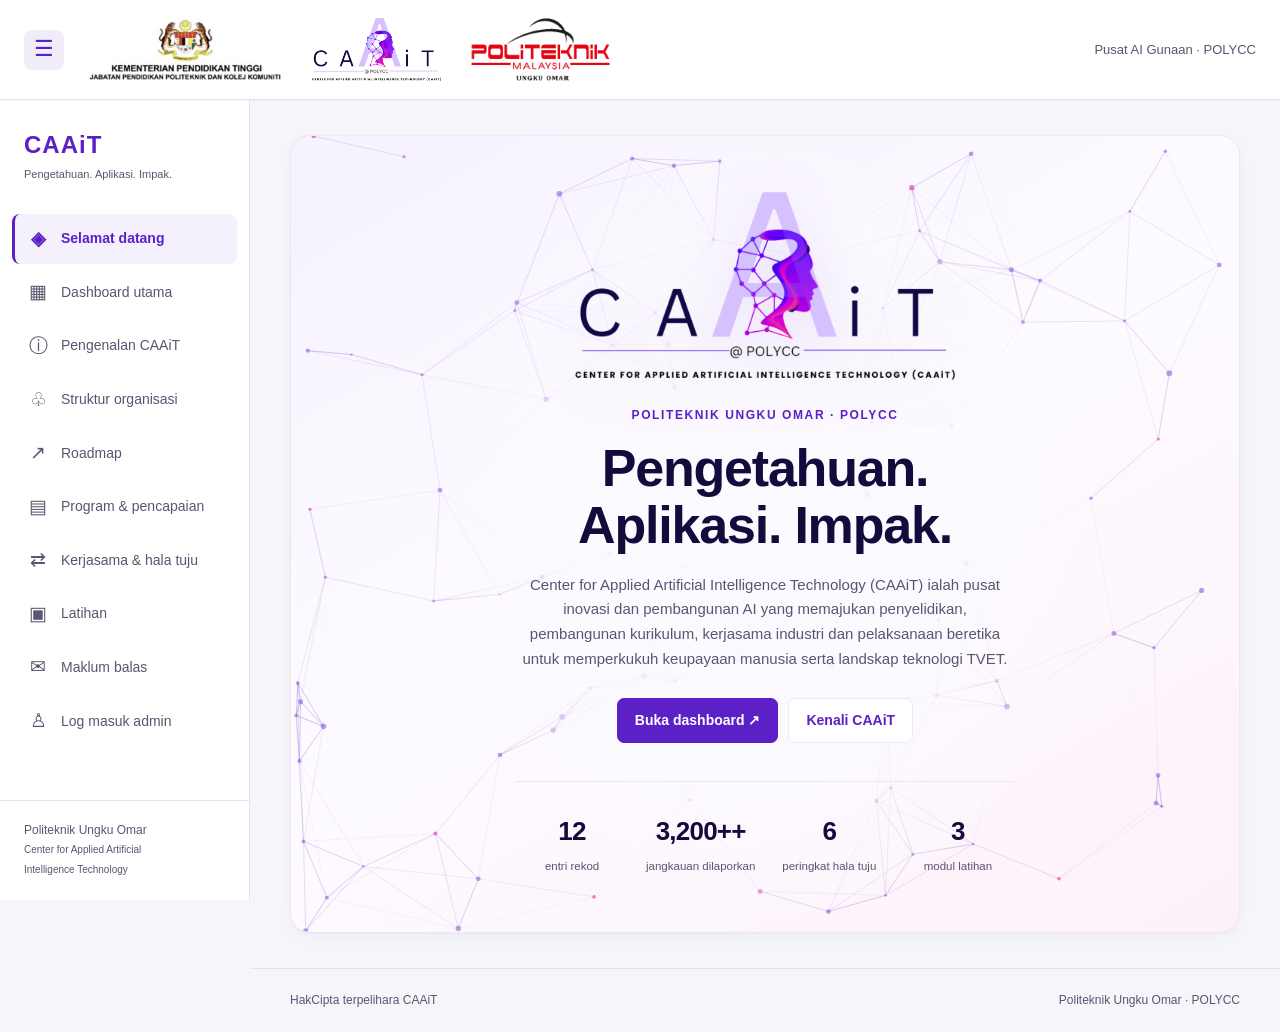
==== index.html @ f817f4fe "Besarkan potret organisasi dan buang nota tarikh roadmap Potret - Beberapa kepala terpotong oleh bin" ====
<!DOCTYPE html>
<html lang="ms">
<head><meta charset="utf-8"><meta name="viewport" content="width=device-width,initial-scale=1"><meta name="description" content="Pengenalan, program, hala tuju dan latihan CAAiT, Politeknik Ungku Omar."><title>CAAiT | Dashboard</title><link rel="stylesheet" href="styles.css?v=20261105-v13"><link rel="icon" href="assets/caait.png"><meta name="theme-color" content="#5b21c7"><meta property="og:title" content="CAAiT | Center for Applied Artificial Intelligence Technology"><meta property="og:description" content="Pengenalan, program, hala tuju dan latihan CAAiT, Politeknik Ungku Omar."><meta property="og:type" content="website"><meta property="og:image" content="assets/caait.png"><link rel="stylesheet" href="analytics.css?v=20261105-v13"><script src="visuals.js?v=20261105-v13" defer></script><script src="content.js?v=20261105-v13" defer></script><script src="app.js?v=20261105-v13" defer></script></head>
<body>
<a class="skip" href="#main">Langkau ke kandungan</a>
<header class="topbar"><button id="sidebar-toggle" class="icon-button" aria-label="Buka atau kecilkan menu" aria-controls="sidebar" aria-expanded="true">☰</button><div class="logos"><img src="assets/kpt.png" alt="Kementerian Pendidikan Tinggi · Jabatan Pendidikan Politeknik dan Kolej Komuniti"><img src="assets/caait.png" alt="CAAiT"><img src="assets/puo.png" alt="Politeknik Ungku Omar"></div><span class="topbar-label">Pusat AI Gunaan · POLYCC</span></header>
<button id="sidebar-overlay" class="sidebar-overlay" aria-label="Tutup menu" hidden></button>
<aside id="sidebar" class="sidebar"><div class="sidebar-header"><strong>CAAiT</strong><span>Pengetahuan. Aplikasi. Impak.</span></div><nav aria-label="Navigasi utama" id="nav"></nav><div class="sidebar-footer">Politeknik Ungku Omar<br><small>Center for Applied Artificial<br>Intelligence Technology</small></div></aside>
<div class="main-wrap"><main id="main" tabindex="-1"><div id="content"></div></main><footer>HakCipta terpelihara CAAiT <span>Politeknik Ungku Omar · POLYCC</span></footer></div>
<dialog id="success-dialog" class="success-dialog" aria-labelledby="success-title" aria-describedby="success-message"><div class="success-symbol" aria-hidden="true"><svg viewBox="0 0 64 64"><circle cx="32" cy="32" r="28"/><path d="m19 32 9 9 17-18"/></svg></div><p class="success-eyebrow">SELESAI</p><h2 id="success-title">Berjaya!</h2><p id="success-message"></p><form method="dialog"><button class="btn" autofocus>Baik, faham</button></form></dialog>
<noscript><p>JavaScript diperlukan untuk navigasi dashboard ini.</p></noscript>
</body></html>
---- styles.css ----
:root{--violet:#5b21c7;--violet-deep:#45159c;--magenta:#e020a8;--magenta-ink:#b8137f;--lavender:#cdbdf2;--text:#140b3c;--muted:#5a5570;--border:#e6e1f0;--surface:#f6f5fa;--sidebar-w:250px;--topbar-h:100px;--radius:12px}*{box-sizing:border-box}body{margin:0;background:var(--surface);color:var(--text);font:15px/1.65 'Segoe UI',Arial,sans-serif}a{color:var(--violet);text-underline-offset:4px}button,input,textarea,select{font:inherit}button,.btn{cursor:pointer}button:disabled{cursor:wait;opacity:.6}button,a,input,select,textarea{outline-offset:4px}button:focus-visible,a:focus-visible{outline:3px solid #9266ed}h1,h2,h3,p{margin-top:0}h1{font-size:clamp(28px,3.2vw,42px);line-height:1.15;letter-spacing:-1px;margin-bottom:16px}h2{font-size:22px;line-height:1.3}h3{font-size:17px;line-height:1.4}img{max-width:100%;height:auto}button{border:0}.topbar{height:var(--topbar-h);position:fixed;inset:0 0 auto;background:white;border-bottom:1px solid var(--border);z-index:30;display:flex;align-items:center;gap:24px;padding:12px 24px}.logos{display:flex;align-items:center;gap:30px}.logos img{height:64px;width:auto;object-fit:contain}.topbar-label{margin-left:auto;color:var(--muted);font-size:13px}.icon-button{background:#f0edf8;color:var(--violet);border-radius:8px;width:40px;height:40px;font-size:22px;flex-shrink:0}.sidebar{position:fixed;top:var(--topbar-h);left:0;bottom:0;width:var(--sidebar-w);background:white;border-right:1px solid var(--border);display:flex;flex-direction:column;z-index:25;transition:width .18s}.sidebar-header{padding:25px 24px 20px}.sidebar-header strong{font-size:24px;letter-spacing:1px;color:var(--violet)}.sidebar-header span{display:block;font-size:11px;color:var(--muted)}nav{padding:8px 12px;flex:1;overflow:auto}nav a{display:flex;align-items:center;gap:12px;padding:12px;border-radius:8px;text-decoration:none;color:var(--muted);font-size:14px;margin:3px 0;line-height:1.4;border-left:3px solid transparent}nav a:hover{background:#f5f2fb}nav a.active{background:#eee8fb;color:var(--violet);border-left-color:var(--violet);font-weight:600}.nav-icon{width:22px;text-align:center;flex-shrink:0;font-size:19px}.sidebar-footer{padding:20px 24px;border-top:1px solid var(--border);font-size:12px;color:var(--muted)}.main-wrap{margin:var(--topbar-h) 0 0 var(--sidebar-w);min-height:calc(100dvh - var(--topbar-h));display:flex;flex-direction:column}main{padding:35px 40px;max-width:1540px;width:100%;margin:auto;flex:1;min-width:0}footer{padding:22px 40px;border-top:1px solid var(--border);font-size:12px;color:var(--muted);display:flex;justify-content:space-between;gap:12px;flex-wrap:wrap}.collapsed{--sidebar-w:76px}.collapsed .sidebar-header,.collapsed .sidebar-footer,.collapsed nav .nav-label{display:none}.collapsed nav{padding:20px 8px}.collapsed nav a{justify-content:center;padding:13px 8px}.page-head{margin-bottom:30px;max-width:850px}.eyebrow{font-size:12px;font-weight:700;color:var(--violet);letter-spacing:1.2px;text-transform:uppercase;margin-bottom:10px}.muted,.source{color:var(--muted)}.source{font-size:12px;margin-top:16px}.intro-grid{display:grid;grid-template-columns:1.6fr 1fr;gap:28px;margin-bottom:28px}.hero{background:#eee9f8;padding:32px;border-left:4px solid var(--violet);border-radius:0 var(--radius) var(--radius) 0}.hero p{max-width:650px}.hero h1{max-width:650px}.feature{padding:25px;border-radius:var(--radius)}.feature strong{font-size:36px;color:var(--violet);display:block}.btn{display:inline-flex;justify-content:center;align-items:center;gap:8px;background:var(--violet);color:#fff;border:1px solid var(--violet);padding:10px 17px;border-radius:7px;text-decoration:none;font-weight:600;font-size:14px}.btn.secondary{background:white;color:var(--violet);border-color:var(--border)}.actions{display:flex;gap:10px;flex-wrap:wrap}.stats{display:grid;grid-template-columns:repeat(4,minmax(0,1fr));gap:16px;margin:24px 0}.stat{background:#fff;border:1px solid var(--border);padding:20px;border-radius:var(--radius)}.stat strong{display:block;font-size:32px;line-height:1.25;color:var(--violet);margin-bottom:8px}.stat span{font-size:13px;color:var(--muted)}.grid-2{display:grid;grid-template-columns:repeat(2,minmax(0,1fr));gap:24px}.panel{background:#fff;border:1px solid var(--border);border-radius:var(--radius);padding:25px;margin-bottom:24px;min-width:0}.panel p:last-child{margin-bottom:0}.note{background:#edf2fc;border-left:3px solid var(--violet);padding:14px 18px;font-size:13px;margin:18px 0}.badge{display:inline-block;font-size:11px;font-weight:600;padding:3px 8px;border-radius:4px;background:#eee8fb;color:var(--violet)}.badge.future{background:#fff2d9;color:#775000}.bar-row{margin:20px 0}.bar-label{display:flex;justify-content:space-between;gap:16px;font-size:13px;margin-bottom:7px}.bar-track{height:12px;background:#edf0f5;border-radius:3px;overflow:hidden}.bar-fill{height:100%;background:var(--violet);min-width:2px;border-radius:3px}.program{display:grid;grid-template-columns:110px 1fr;gap:20px;border-bottom:1px solid var(--border);padding:24px 0}.program:last-child{border:0}.program img{width:110px;height:110px;object-fit:contain;background:#f5f6fa;border-radius:6px}.program .number{font-size:36px;color:#b8a6dd}.program h3{margin:8px 0}.program p{font-size:14px}.program summary{cursor:pointer;color:var(--violet)}.filter{display:flex;gap:10px;flex-wrap:wrap;align-items:end;margin-bottom:20px}.filter label{margin:0}.filter input{max-width:180px}.timeline{border-left:2px solid #d8ccef;margin:24px 10px;padding-left:30px}.timeline article{position:relative;padding:0 0 25px}.timeline article:before{content:'';position:absolute;width:12px;height:12px;background:var(--violet);border:3px solid #e9e0fb;border-radius:50%;left:-37px;top:6px}.org-list{display:grid;gap:12px;max-width:640px;margin:auto}.org-person{padding:15px 20px;border:1px solid var(--border);border-left:4px solid var(--violet);background:white}.org-person strong,.org-person span{display:block}.org-person span{font-size:13px;color:var(--muted)}.training-link{display:grid;grid-template-columns:48px 1fr 24px;gap:15px;align-items:center;text-decoration:none;padding:22px 0;border-bottom:1px solid var(--border);color:var(--text)}.training-link:last-child{border:0}.training-link .number{font-size:24px;color:var(--violet)}.training-link h3{margin:0 0 4px}.training-link p{margin:0;font-size:13px;color:var(--muted)}.step{padding:18px 0;border-bottom:1px solid var(--border)}.step:last-child{border:0}.step h3{margin-bottom:8px}ul,ol{padding-left:22px}li{margin-bottom:8px}pre{padding:18px;background:#f2f3f8;border:1px solid var(--border);border-radius:6px;white-space:pre-wrap;overflow-wrap:anywhere;font-size:13px}label{display:block;font-size:14px;font-weight:600;margin-bottom:17px}input,select,textarea{display:block;width:100%;margin-top:6px;padding:10px 12px;border:1px solid #aeb7c7;border-radius:6px;background:white;color:var(--text);min-width:0}textarea{resize:vertical}input:focus,textarea:focus,select:focus{outline:2px solid var(--violet)}.form-panel{max-width:680px}.form-message{margin:14px 0;color:#225d43;font-weight:600}.form-message.error{color:#a32232}.honeypot{position:absolute;left:-10000px;width:1px;height:1px;overflow:hidden}.empty{padding:28px;text-align:center;background:#f5f6fa;color:var(--muted);border-radius:8px}.feedback-item{border-top:1px solid var(--border);padding:20px 0;overflow-wrap:anywhere}.feedback-item summary{cursor:pointer;font-weight:600}.feedback-item select{max-width:220px}.feedback-message{white-space:pre-wrap;overflow-wrap:anywhere}.skip{position:fixed;left:15px;top:-100px;z-index:100;padding:10px;background:white}.skip:focus{top:10px}.sidebar-overlay{display:none}.full-image{display:block;width:100%;object-fit:contain}.section-gap{margin-top:28px}@media(max-width:1100px){main{padding:28px}.topbar-label{display:none}.stats{grid-template-columns:repeat(2,minmax(0,1fr))}.intro-grid{grid-template-columns:1fr}.grid-2{gap:18px}}@media(max-width:760px){:root{--topbar-h:86px}.topbar{padding:10px 12px;gap:10px}.logos{flex:1;gap:14px;justify-content:space-between}.logos img{height:44px}.sidebar{transform:translateX(-100%);width:250px!important}.sidebar.open{transform:translateX(0)}.sidebar-overlay:not([hidden]){display:block;position:fixed;inset:86px 0 0;z-index:24;background:#11182766}.main-wrap{margin-left:0}main{padding:24px 16px}.grid-2{grid-template-columns:1fr}.hero,.feature,.panel{padding:20px}.stats{gap:10px}.stat{padding:15px}.stat strong{font-size:28px}.page-head{margin-bottom:22px}h1{font-size:30px}.program{grid-template-columns:1fr}.program img{width:100%;height:170px;object-fit:contain}.program .number{display:none}footer{padding:20px 16px}.collapsed .sidebar-header,.collapsed .sidebar-footer,.collapsed nav .nav-label{display:block}.collapsed nav a{justify-content:start}.filter>*{flex:1 1 130px}.filter input{max-width:none}.training-link{grid-template-columns:32px 1fr 15px}}@media(prefers-reduced-motion:reduce){*{transition:none!important;scroll-behavior:auto!important}}
[hidden]{display:none!important}.bar-fill{min-width:0}
---- analytics.css ----
/* CAAiT design & chart layer.
   Every hue below is taken from the CAAiT logo: navy #140b3c, violet #5b21c7,
   magenta #e020a8, lavender #cdbdf2. The categorical and ordinal sets are validated
   against the dataviz six checks on this light surface. */
:root{
  --c-violet:#5b21c7;--c-violet-600:#7340d2;--c-violet-500:#8b5ce3;--c-violet-400:#a179ec;--c-violet-300:#b795f2;
  --c-accent:#e020a8;--c-accent-ink:#b8137f;
  --c-track:#ece8f6;--c-grid:#e7e4f0;--c-axis:#5a5570;
  --card:#fff;--card-ring:#ece8f5;--tint:#f4f0fc;--tint-2:#faf8fe;
  --shadow-sm:0 1px 2px #1a0b4208,0 4px 16px #1a0b4208;
  --shadow-md:0 2px 6px #1a0b420d,0 14px 34px #1a0b4212;
}

/* ---------------- Shell polish ---------------- */
body{background:var(--surface)}
h1,h2,h3{text-wrap:balance}
.topbar{box-shadow:0 1px 0 #1a0b4208}
.panel{box-shadow:var(--shadow-sm);border-color:var(--card-ring)}
.btn:active{transform:translateY(1px)}
.btn{background:var(--violet);border-color:var(--violet)}
.btn.secondary{background:#fff;color:var(--violet);border-color:var(--card-ring)}
.training-link:hover{background:var(--tint-2)}
.inline-error{padding:12px 16px;background:#fdf0f6;color:#9c1163;border-radius:8px;margin:12px 0}
nav a.active{background:var(--tint);color:var(--violet);border-left-color:var(--violet)}
.eyebrow{color:var(--violet)}
@media(hover:hover){.btn:hover{box-shadow:0 6px 16px #5b21c726}}

/* ---------------- Hero & feature ---------------- */
.hero{position:relative;overflow:hidden;background:linear-gradient(135deg,#f3eefc,#fbf7fe 58%,#fdf2fa);border-left:4px solid var(--violet)}
.hero>*{position:relative;z-index:1}
.hero p{max-width:63ch}
/* A soft echo of the logo's node mesh — decoration only, never over text. */
.hero-mesh{position:absolute;inset:auto -60px -90px auto;width:380px;height:380px;z-index:0;pointer-events:none;
  background:radial-gradient(circle at 30% 30%,#8b5ce32e,transparent 62%),radial-gradient(circle at 70% 62%,#e020a824,transparent 58%),radial-gradient(circle at 52% 85%,#cdbdf240,transparent 60%);
  filter:blur(6px);animation:mesh-drift 18s ease-in-out infinite alternate}
@keyframes mesh-drift{from{transform:translate3d(0,0,0) scale(1)}to{transform:translate3d(-26px,-18px,0) scale(1.09)}}
.feature{background:linear-gradient(145deg,#2a1065,#5b21c7 62%,#7a2bbd);color:#fff;box-shadow:var(--shadow-md);display:flex;flex-direction:column}
.feature .badge{background:#ffffff26;color:#fff;align-self:start}
.feature strong{font-size:38px;color:#fff;display:block;margin:14px 0 2px;letter-spacing:-.02em}
.feature h2{color:#fff;margin-bottom:8px}
.feature p{color:#e6dcfa}
.feature a{color:#fff;font-weight:600;margin-top:auto}
.feature .source{color:#c7b6ec;margin-top:14px}

/* ---------------- Stat tiles ---------------- */
.stats{display:grid;grid-template-columns:repeat(4,minmax(0,1fr));gap:16px;margin:24px 0}
.stat{position:relative;overflow:hidden;background:var(--card);border:1px solid var(--card-ring);border-radius:14px;padding:20px 20px 18px;box-shadow:var(--shadow-sm)}
.stat::before{content:'';position:absolute;inset:0 auto 0 0;width:3px;background:var(--c-violet)}
.stat:nth-child(4n+2)::before{background:var(--c-accent)}
.stat:nth-child(4n+3)::before{background:var(--c-violet-400)}
.stat:nth-child(4n)::before{background:var(--c-violet-600)}
/* Proportional figures: tabular-nums would make a display-size number read loose. */
.stat strong{display:block;font-size:38px;line-height:1.15;font-weight:650;color:var(--text);letter-spacing:-.03em;margin-bottom:6px}
.stat>span{display:block;font-size:13px;color:var(--muted);max-width:28ch}
.stat-note{display:block;margin-top:8px;font-size:11px;color:var(--muted);opacity:.85}
.stat-delta{display:inline-flex;align-items:center;gap:5px;margin-top:10px;font-size:12px;font-weight:600;color:var(--muted)}
.delta-arrow{display:inline-grid;place-items:center;width:17px;height:17px;border-radius:5px;font-size:11px;line-height:1}
.stat-delta.is-up .delta-arrow{background:var(--tint);color:var(--violet)}
.stat-delta.is-down .delta-arrow{background:#fdeef6;color:var(--c-accent-ink)}
.stat-delta.is-flat .delta-arrow{background:#f0eef5;color:var(--muted)}
.sparkline{display:block;width:100%;height:26px;margin-top:12px}
@media(hover:hover){.stat:hover{transform:translateY(-3px);box-shadow:var(--shadow-md)}}

/* ---------------- Chart card chrome ---------------- */
.chart-card-title{display:flex;gap:16px;justify-content:space-between;align-items:center;margin-bottom:6px}
.chart-card-title h2,.chart-card-title h3{margin:4px 0 0}
.chart-kicker{font-size:11px;text-transform:uppercase;letter-spacing:1.2px;color:var(--muted);font-weight:700}
.chart-period{font-size:11px;color:var(--muted);font-variant-numeric:tabular-nums;white-space:nowrap}
.chart-grid{stroke:var(--c-grid);stroke-width:1}
.chart-axis-line{stroke:#d9d4e6;stroke-width:1}
.chart-axis{fill:var(--c-axis);font:12px 'Segoe UI',Arial,sans-serif;font-variant-numeric:tabular-nums}
.chart-tooltip{display:block;margin-top:10px;background:var(--tint);border-radius:8px;padding:8px 13px;font-size:12px;font-weight:600;color:var(--text);font-variant-numeric:tabular-nums;min-height:34px}
.chart-data{margin-top:16px;font-size:12px}
.chart-data summary{color:var(--violet);cursor:pointer;font-weight:600}
.table-scroll{max-height:260px;overflow:auto;margin-top:12px}
.chart-data table{width:100%;border-collapse:collapse;text-align:left;font-variant-numeric:tabular-nums}
.chart-data td,.chart-data th{padding:7px 10px;border-bottom:1px solid var(--border)}
.chart-data th{position:sticky;top:0;background:var(--surface)}

/* ---------------- Column chart ---------------- */
.column-chart svg{display:block;width:100%;height:auto;overflow:visible}
.column-mark{transform-box:fill-box;transform-origin:bottom;transition:opacity .18s}
.column-hit{fill:transparent;cursor:pointer}
.column-hit:focus-visible{outline:2px solid var(--violet);outline-offset:-2px;border-radius:6px}
.column-value{fill:var(--text);font:600 13px 'Segoe UI',Arial,sans-serif}
.column-label{font-weight:600}
.column-sub{font-size:10.5px;opacity:.75}
.column-group.is-active .column-value{fill:var(--violet)}
.column-chart:has(.column-group.is-active) .column-group:not(.is-active) .column-mark{opacity:.45}

/* ---------------- Horizontal bars ---------------- */
.bar-row{margin:16px 0}
.bar-row:first-child{margin-top:10px}
.bar-label{display:flex;justify-content:space-between;gap:16px;font-size:13px;margin-bottom:7px;color:var(--text)}
.bar-label strong{white-space:nowrap;font-size:15px;font-variant-numeric:tabular-nums}
/* Track is a lighter step of the same violet ramp, so state reads across the whole bar. */
.bar-track{height:12px;background:var(--c-track);border-radius:3px;overflow:hidden}
.bar-fill{height:100%;background:var(--c-violet);min-width:3px;border-radius:0 4px 4px 0;transform-origin:left center}
.bar-row.is-accent .bar-fill{background:var(--c-accent)}

/* ---------------- Donut ---------------- */
.composition{display:flex;align-items:center;gap:28px}
.donut-wrap{width:168px;height:168px;position:relative;flex-shrink:0}
.donut{width:100%;height:100%;transform:rotate(-90deg)}
.donut-value{position:absolute;inset:0;display:flex;flex-direction:column;align-items:center;justify-content:center;text-align:center}
.donut-value strong{font-size:36px;font-weight:650;line-height:1.15;letter-spacing:-.03em;color:var(--text)}
.donut-value.is-hero strong{font-size:50px}
.donut-value span{font-size:11px;color:var(--muted);max-width:11ch;line-height:1.3}
.chart-legend{flex:1;min-width:0}
.chart-legend>div{display:grid;grid-template-columns:10px 1fr auto;gap:11px;align-items:center;padding:9px 0;font-size:13px;color:var(--text);border-bottom:1px solid #f1eef8}
.chart-legend>div:last-child{border-bottom:0}
.chart-legend strong{font-size:19px;font-variant-numeric:tabular-nums}
.legend-dot{width:10px;height:10px;border-radius:3px}

/* ---------------- Trend ---------------- */
.chart-heading{display:flex;justify-content:space-between;gap:10px;flex-wrap:wrap;margin:16px 0 8px;font-size:12px;color:var(--muted)}
.chart-key:before{content:'';display:inline-block;width:14px;height:3px;border-radius:2px;background:var(--c-violet);margin-right:7px;vertical-align:middle}
.chart-peak strong{color:var(--c-accent-ink);font-variant-numeric:tabular-nums}
.trend-chart svg{display:block;width:100%;height:auto;overflow:visible}
.trend-line{fill:none;stroke:var(--c-violet);stroke-width:2;stroke-linejoin:round;stroke-linecap:round;stroke-dasharray:1;vector-effect:non-scaling-stroke}
/* 2px surface ring keeps dots legible where they cross the line. */
.trend-dot{fill:var(--c-violet-400);stroke:#fff;stroke-width:2;vector-effect:non-scaling-stroke}
.trend-end{fill:var(--c-violet);stroke:#fff;stroke-width:2;vector-effect:non-scaling-stroke}
.trend-peak{fill:var(--c-accent);stroke:#fff;stroke-width:2;vector-effect:non-scaling-stroke}
.trend-peak-label{fill:var(--c-accent-ink);font:700 12px 'Segoe UI',Arial,sans-serif;font-variant-numeric:tabular-nums}
.chart-guide{stroke:#b9a8dd;stroke-width:1;vector-effect:non-scaling-stroke}
.chart-marker{fill:var(--c-violet);stroke:#fff;stroke-width:2.5;vector-effect:non-scaling-stroke}
.chart-scrubber{font-size:12px;color:var(--muted);margin:12px 0 0;font-weight:600}
.chart-scrubber input{accent-color:var(--c-violet);padding:0;border:0;cursor:ew-resize;width:100%;height:22px;margin-top:6px}

.stage-date{font-size:11px;font-weight:700;color:var(--violet);margin:0 0 8px;text-transform:uppercase;letter-spacing:.4px}

/* ---------------- Dashboard layout ---------------- */
.chart-row{display:grid;grid-template-columns:1.55fr 1fr;gap:24px;align-items:start}
.chart-row>.panel{margin-bottom:24px}
.composition-panel{display:flex;flex-direction:column;gap:4px}
.composition-panel h2{margin:6px 0 10px}
.composition-panel .composition{flex-direction:column;align-items:stretch;gap:18px;margin-top:6px}
.composition-panel .donut-wrap{align-self:center}
.composition-intro .source{margin-top:12px}

/* ---------------- Training ---------------- */
.training-link{align-items:center}
.training-link .number{font-size:22px;color:var(--violet);font-weight:600}
.training-metrics{display:grid;grid-template-columns:repeat(3,minmax(0,1fr));gap:16px;margin:24px 0}
.training-metric{display:grid;grid-template-columns:auto 1fr auto;gap:12px;align-items:center;padding:20px;background:var(--tint-2);border:1px solid var(--card-ring);border-radius:12px;text-decoration:none}
.training-metric:hover{background:var(--tint);transform:translateY(-3px)}
.training-metric h3{font-size:14px;margin:0;color:var(--text)}
.training-metric div>span{font-size:11px;color:var(--muted)}
.training-metric strong{font-size:28px;font-variant-numeric:tabular-nums;color:var(--text)}
.training-number{font-size:11px;color:var(--c-violet-400);align-self:start;font-weight:700}
.metric-arrow{display:none}

/* ---------------- Admin ---------------- */
.admin-welcome{display:flex;align-items:center;justify-content:space-between;gap:24px;background:linear-gradient(135deg,#f3eefc,#fbf7fe 55%,#fdf2fa);border:1px solid var(--card-ring);border-radius:16px;padding:30px;margin-bottom:28px;position:relative;overflow:hidden}
.admin-welcome h1{font-size:clamp(25px,3vw,36px);margin-bottom:10px}
.admin-welcome p{margin-bottom:0;color:var(--muted)}
.admin-welcome .eyebrow{color:var(--violet);margin-bottom:12px}
.admin-actions{display:flex;flex-wrap:wrap;gap:10px;flex-shrink:0}
.admin-chart-grid{display:grid;grid-template-columns:1fr 1fr;gap:20px}
.chart-card{border:1px solid var(--card-ring);border-radius:14px;padding:24px;min-width:0;background:var(--card);box-shadow:var(--shadow-sm)}
.trend-card,.modules-card{grid-column:1/-1}
.chart-card h3{font-size:19px;margin:4px 0 0}
.chart-card .composition{gap:20px}
.chart-card .bar-row{margin:12px 0}
.analytics-definition{font-size:12px;color:var(--muted);margin:18px 0}
.analytics-definition summary{cursor:pointer;color:var(--violet);font-weight:600}

/* ---------------- Success dialog ---------------- */
.success-dialog{width:min(400px,calc(100vw - 32px));box-sizing:border-box;padding:32px 28px;border:1px solid #e5dcff;border-radius:24px;background:#fff;color:var(--text);text-align:center;box-shadow:0 24px 80px #1a0b4230;max-height:calc(100dvh - 32px);overflow:auto}
.success-dialog::backdrop{background:#140b3c66;backdrop-filter:blur(5px)}
.success-dialog[open]{animation:success-pop .32s cubic-bezier(.2,.8,.2,1) both}
.success-symbol{width:84px;height:84px;margin:0 auto 18px;padding:8px;border-radius:50%;background:var(--tint)}
.success-symbol svg{width:100%;height:100%;fill:none;stroke:var(--violet);stroke-width:4;stroke-linecap:round;stroke-linejoin:round}
.success-symbol circle{stroke:var(--lavender);stroke-width:2}
.success-dialog[open] path{stroke-dasharray:48;stroke-dashoffset:48;animation:success-check .42s .18s ease-out forwards}
.success-eyebrow{font-size:.7rem;font-weight:800;letter-spacing:.18em;color:var(--violet);margin:0 0 8px}
.success-dialog h2{font-size:1.7rem;margin:0 0 10px}
#success-message{line-height:1.6;color:var(--muted);margin:0 0 24px;overflow-wrap:anywhere}
.success-dialog .btn{width:100%}
@keyframes success-pop{from{opacity:0;transform:translateY(16px) scale(.94)}to{opacity:1;transform:none}}
@keyframes success-check{to{stroke-dashoffset:0}}

/* ---------------- Responsive ---------------- */
@media(max-width:1100px){
  .chart-row{grid-template-columns:1fr}
  .composition-panel .composition{flex-direction:row;align-items:center}
  .stats{grid-template-columns:repeat(2,minmax(0,1fr))}
  .admin-welcome{align-items:start;flex-direction:column}
  .training-metrics{grid-template-columns:1fr}
  .training-metric{grid-template-columns:25px 1fr auto}
}
@media(max-width:760px){
  .admin-welcome{padding:22px}
  .admin-chart-grid{grid-template-columns:1fr}
  .chart-card{padding:16px}
  .chart-card-title{display:block}
  .chart-card-title .btn{margin-top:12px}
  .chart-period{display:block;margin-top:8px}
  .chart-card .composition{gap:14px}
  .admin-actions .btn{padding:9px 12px}
  .chart-card h3{font-size:17px}
  .stat strong{font-size:31px}
  .column-label{font-size:10px}
  .column-sub{display:none}
}
@media(max-width:500px){
  .composition,.composition-panel .composition{flex-direction:column;gap:16px}
  .donut-wrap{width:140px;height:140px}
  .donut-value strong{font-size:30px}
  .donut-value.is-hero strong{font-size:38px}
  .chart-legend>div{font-size:12px;gap:8px}
  .chart-axis{font-size:13px}
}

@media(prefers-reduced-motion:reduce){
  *,*::before,*::after{animation:none!important;transition:none!important;scroll-behavior:auto!important}
  .hero-mesh{animation:none!important}
  .success-dialog[open] path{stroke-dashoffset:0}
}
.offline-note{border-left-color:var(--c-accent);background:#fdeef6;font-weight:600;margin:0 0 24px}

/* ---------------- Neural field (hero & welcome) ----------------
   Decoration only: aria-hidden, never carries meaning, never sits over text. */
.neural-field{position:absolute;inset:0;width:100%;height:100%;z-index:0;pointer-events:none;opacity:.78}
.hero .neural-field{opacity:.55}

/* ---------------- Welcome ---------------- */
.welcome{position:relative;overflow:hidden;min-height:min(78vh,620px);display:grid;place-items:center;padding:56px 32px;
  background:linear-gradient(150deg,#f6f2fe,#fdfbff 48%,#fdf1f9);border:1px solid var(--card-ring);border-radius:20px;box-shadow:var(--shadow-sm)}
.welcome-inner{position:relative;z-index:1;text-align:center;max-width:720px}
.welcome-logo{width:min(380px,76vw);height:auto;margin:0 auto 26px;display:block;
  filter:drop-shadow(0 12px 30px #5b21c71f);animation:welcome-rise .8s cubic-bezier(.22,1,.36,1) both}
.welcome-eyebrow{font-size:12px;font-weight:700;letter-spacing:1.6px;text-transform:uppercase;color:var(--violet);margin:0 0 14px}
.welcome h1{font-size:clamp(30px,4.6vw,52px);line-height:1.1;margin:0 0 18px;letter-spacing:-1.2px}
.welcome-lead{color:var(--muted);max-width:60ch;margin:0 auto 26px;font-size:15px}
.welcome .actions{justify-content:center}
.welcome-marks{display:grid;grid-template-columns:repeat(4,minmax(0,1fr));gap:14px;margin-top:38px;
  padding-top:28px;border-top:1px solid #ece6f8}
.welcome-marks strong{display:block;font-size:26px;font-weight:650;color:var(--text);letter-spacing:-.03em}
.welcome-marks span{display:block;font-size:11.5px;color:var(--muted);margin-top:4px}
@keyframes welcome-rise{from{opacity:0;transform:translateY(18px) scale(.97)}to{opacity:1;transform:none}}

.stage-date{display:inline-block;background:var(--tint);border-radius:999px;padding:3px 10px;font-size:10.5px}
.stage-body{font-size:12.5px;color:var(--muted);margin:0;line-height:1.55}

@media(max-width:760px){
  .welcome{min-height:0;padding:40px 20px;border-radius:16px}
  .welcome-logo{width:min(290px,80vw);margin-bottom:20px}
  .welcome-marks{grid-template-columns:repeat(2,minmax(0,1fr));gap:18px;margin-top:30px}
}
@media(prefers-reduced-motion:reduce){.welcome-logo{animation:none}}

/* Keeps the headline readable where the neural field runs densest. */
.welcome-inner::before{content:'';position:absolute;inset:-6% -14%;z-index:-1;border-radius:50%;
  background:radial-gradient(ellipse at center,#fcfaffF2 0%,#fcfaffD9 46%,transparent 74%)}

/* ---------------- Roadmap as a journey ---------------- */
.btn,.training-link,.training-metric,.stat,.journey-card{transition:transform .2s,background .2s,box-shadow .2s,border-color .2s}
.journey{position:relative;margin-top:30px;padding-top:4px}
.journey-rail{position:absolute;left:7%;right:7%;top:30px;height:3px;border-radius:2px;background:var(--c-track);overflow:hidden}
.journey-progress{display:block;height:100%;width:100%;transform-origin:left center;
  background:linear-gradient(90deg,#cdbdf2,#a179ec 40%,#7340d2 72%,#5b21c7)}
.journey-steps{list-style:none;margin:0;padding:0;display:grid;grid-template-columns:repeat(6,minmax(0,1fr));gap:12px;position:relative}
.journey-step{position:relative;min-width:0;display:flex;flex-direction:column}
.journey-dot{position:relative;z-index:1;display:grid;place-items:center;width:56px;height:56px;margin:0 auto 16px;
  border-radius:50%;background:#fff;border:3px solid var(--stage);
  font-size:13px;font-weight:800;color:var(--violet);box-shadow:0 6px 18px #5b21c71f}
.journey-dot i{font-style:normal}
.journey-dot::after{content:'';position:absolute;inset:-7px;border-radius:50%;border:2px solid var(--stage);
  opacity:0;animation:journey-pulse 3.4s cubic-bezier(.3,.7,.4,1) infinite;animation-delay:calc(var(--i) * .4s)}
@keyframes journey-pulse{0%{transform:scale(.88);opacity:.5}65%{transform:scale(1.3);opacity:0}100%{opacity:0}}
.journey-card{background:var(--tint-2);border:1px solid var(--card-ring);border-radius:12px;padding:16px 14px;text-align:center;flex:1}
.journey-card h3{font-size:14.5px;margin:0 0 7px;color:var(--text);line-height:1.35}
@media(hover:hover){.journey-step:hover .journey-card{background:#fff;transform:translateY(-3px);box-shadow:var(--shadow-sm)}
  .journey-step:hover .journey-dot{border-color:var(--c-accent);color:var(--c-accent-ink)}}

/* ---------------- Organisation chain ---------------- */
.org-panel{padding-top:30px}
.org-chain{list-style:none;margin:0 auto;padding:0;max-width:540px}
.org-node{position:relative;display:flex;align-items:center;gap:18px;padding:14px 20px;margin-bottom:34px;
  background:var(--card);border:1px solid var(--card-ring);border-left:4px solid var(--c-violet);
  border-radius:14px;box-shadow:var(--shadow-sm)}
.org-node:nth-child(n+4){border-left-color:var(--c-accent)}
.org-node:last-child{margin-bottom:0}
/* The connector hangs below each card and stops before the last one. */
.org-link{position:absolute;left:50%;bottom:-34px;width:2px;height:34px;background:linear-gradient(#d9d0f0,#cdbdf2)}
.org-node:last-child .org-link{display:none}
.org-face{width:74px;height:74px;border-radius:50%;flex-shrink:0;object-fit:cover;background:#f0ecf8;
  border:2px solid #fff;box-shadow:0 3px 10px #1a0b4214}
.org-id strong{display:block;font-size:15px;color:var(--text);line-height:1.3}
.org-id span{display:block;font-size:12px;color:var(--muted);margin-top:3px}
.org-branch{position:relative;max-width:540px;margin:34px auto 0;padding-top:30px;text-align:center}
.org-branch-line{position:absolute;left:50%;top:-4px;width:2px;height:30px;background:linear-gradient(#cdbdf2,#e3dcf5)}
.org-branch h3{font-size:14px;margin:0 0 14px;color:var(--text)}
.org-chips{display:flex;flex-wrap:wrap;gap:8px;justify-content:center}
.org-chip{font-size:11.5px;font-weight:600;color:var(--violet);background:var(--tint);
  border:1px solid #e5dcf7;border-radius:999px;padding:6px 13px}
.org-branch .source{margin-top:16px}

@media(max-width:980px){
  .journey-steps{grid-template-columns:1fr;gap:0}
  .journey-rail{left:27px;right:auto;top:10px;bottom:10px;width:3px;height:auto}
  .journey-progress{width:100%;height:100%;transform-origin:center top;
    background:linear-gradient(180deg,#cdbdf2,#a179ec 40%,#7340d2 72%,#5b21c7)}
  .journey-step{display:grid;grid-template-columns:56px 1fr;gap:16px;align-items:start;padding-bottom:16px}
  .journey-dot{margin:0}
  .journey-card{text-align:left}
}
@media(max-width:760px){
  .org-node{gap:14px;padding:12px 14px}
  .org-face{width:60px;height:60px}
  .org-id strong{font-size:14px}
}
@media(prefers-reduced-motion:reduce){
  .journey-dot::after{animation:none;opacity:0}
  .journey-step:hover .journey-card{transform:none}
}
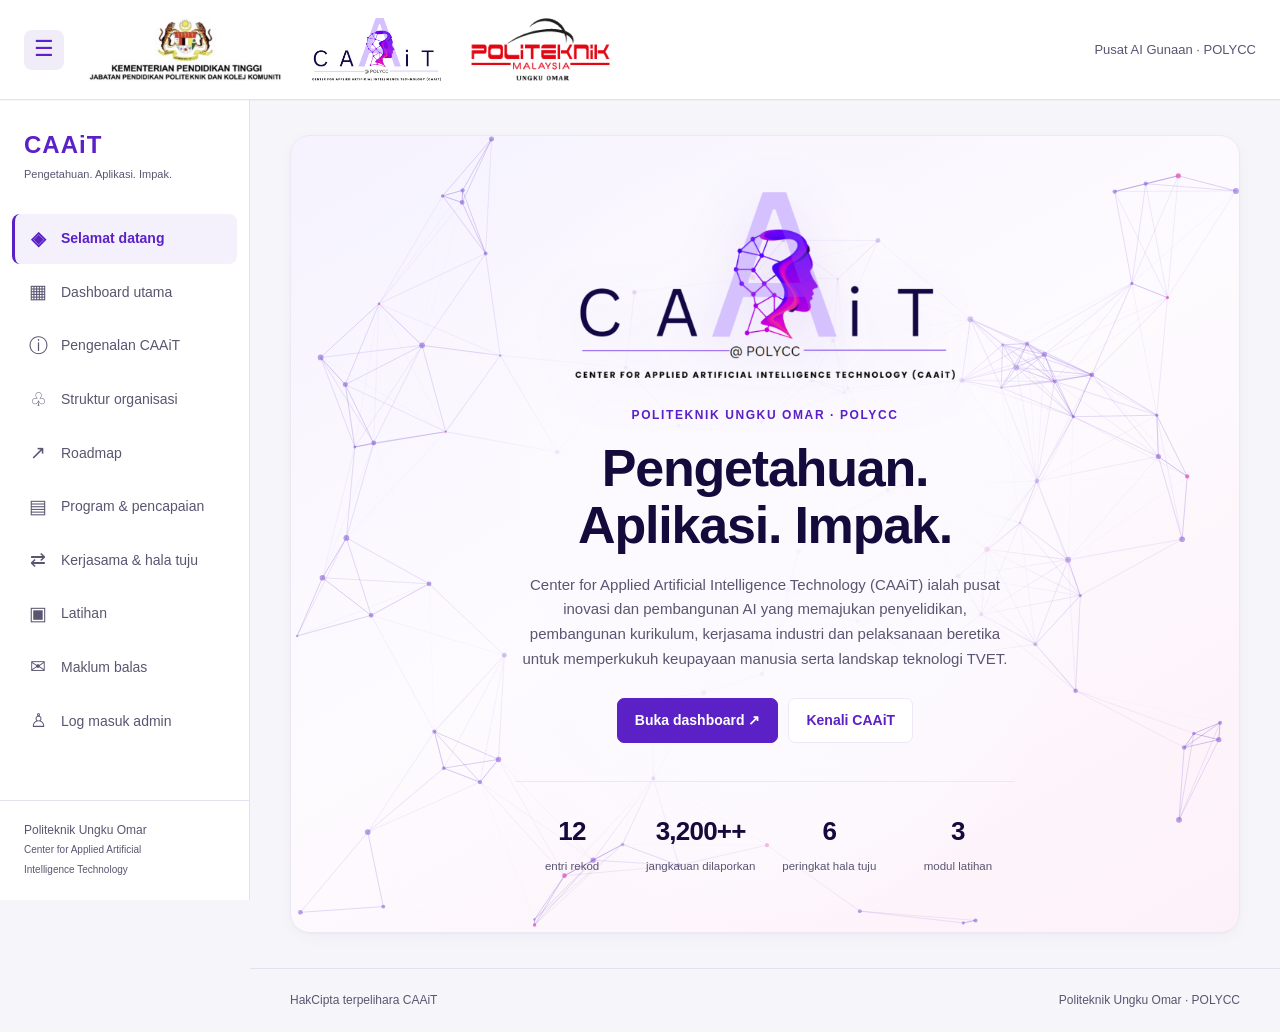
==== commit f46671b7: "Reka semula kad organisasi dan koordinator jabatan Kad orang - Potret kini duduk dalam cincin keceru" ====
--- a/index.html
+++ b/index.html
@@ -1,6 +1,6 @@
 <!DOCTYPE html>
 <html lang="ms">
-<head><meta charset="utf-8"><meta name="viewport" content="width=device-width,initial-scale=1"><meta name="description" content="Pengenalan, program, hala tuju dan latihan CAAiT, Politeknik Ungku Omar."><title>CAAiT | Dashboard</title><link rel="stylesheet" href="styles.css?v=20261105-v13"><link rel="icon" href="assets/caait.png"><meta name="theme-color" content="#5b21c7"><meta property="og:title" content="CAAiT | Center for Applied Artificial Intelligence Technology"><meta property="og:description" content="Pengenalan, program, hala tuju dan latihan CAAiT, Politeknik Ungku Omar."><meta property="og:type" content="website"><meta property="og:image" content="assets/caait.png"><link rel="stylesheet" href="analytics.css?v=20261105-v13"><script src="visuals.js?v=20261105-v13" defer></script><script src="content.js?v=20261105-v13" defer></script><script src="app.js?v=20261105-v13" defer></script></head>
+<head><meta charset="utf-8"><meta name="viewport" content="width=device-width,initial-scale=1"><meta name="description" content="Pengenalan, program, hala tuju dan latihan CAAiT, Politeknik Ungku Omar."><title>CAAiT | Dashboard</title><link rel="stylesheet" href="styles.css?v=20261105-v15"><link rel="icon" href="assets/caait.png"><meta name="theme-color" content="#5b21c7"><meta property="og:title" content="CAAiT | Center for Applied Artificial Intelligence Technology"><meta property="og:description" content="Pengenalan, program, hala tuju dan latihan CAAiT, Politeknik Ungku Omar."><meta property="og:type" content="website"><meta property="og:image" content="assets/caait.png"><link rel="stylesheet" href="analytics.css?v=20261105-v15"><script src="visuals.js?v=20261105-v15" defer></script><script src="content.js?v=20261105-v15" defer></script><script src="app.js?v=20261105-v15" defer></script></head>
 <body>
 <a class="skip" href="#main">Langkau ke kandungan</a>
 <header class="topbar"><button id="sidebar-toggle" class="icon-button" aria-label="Buka atau kecilkan menu" aria-controls="sidebar" aria-expanded="true">☰</button><div class="logos"><img src="assets/kpt.png" alt="Kementerian Pendidikan Tinggi · Jabatan Pendidikan Politeknik dan Kolej Komuniti"><img src="assets/caait.png" alt="CAAiT"><img src="assets/puo.png" alt="Politeknik Ungku Omar"></div><span class="topbar-label">Pusat AI Gunaan · POLYCC</span></header>
--- a/analytics.css
+++ b/analytics.css
@@ -276,27 +276,54 @@
   .journey-step:hover .journey-dot{border-color:var(--c-accent);color:var(--c-accent-ink)}}
 
 /* ---------------- Organisation chain ---------------- */
-.org-panel{padding-top:30px}
-.org-chain{list-style:none;margin:0 auto;padding:0;max-width:540px}
-.org-node{position:relative;display:flex;align-items:center;gap:18px;padding:14px 20px;margin-bottom:34px;
-  background:var(--card);border:1px solid var(--card-ring);border-left:4px solid var(--c-violet);
-  border-radius:14px;box-shadow:var(--shadow-sm)}
-.org-node:nth-child(n+4){border-left-color:var(--c-accent)}
+.org-panel{padding-top:32px}
+.org-chain{list-style:none;margin:0 auto;padding:0;max-width:580px;counter-reset:org}
+.org-node{position:relative;display:flex;align-items:center;gap:20px;padding:18px 24px 18px 20px;margin-bottom:38px;
+  background:#fff;border:1px solid var(--card-ring);border-radius:18px;box-shadow:var(--shadow-sm)}
 .org-node:last-child{margin-bottom:0}
-/* The connector hangs below each card and stops before the last one. */
-.org-link{position:absolute;left:50%;bottom:-34px;width:2px;height:34px;background:linear-gradient(#d9d0f0,#cdbdf2)}
+/* A gradient edge that deepens down the chain, so seniority reads without a label. */
+.org-node::before{content:'';position:absolute;inset:0 auto 0 0;width:5px;border-radius:18px 0 0 18px;
+  background:linear-gradient(180deg,var(--c-violet-300),var(--c-violet));opacity:calc(.45 + var(--i) * .14)}
+.org-node:nth-child(n+4)::before{background:linear-gradient(180deg,var(--c-violet-400),var(--c-accent))}
+/* The rank sits as a watermark: present, never competing with the name. */
+.org-rank{position:absolute;right:18px;top:50%;transform:translateY(-50%);
+  font-size:38px;font-weight:800;line-height:1;color:var(--c-violet);opacity:.09;letter-spacing:-.04em}
+.org-link{position:absolute;left:50%;bottom:-38px;width:2px;height:38px;z-index:1;
+  background:linear-gradient(180deg,#cdbdf2,#e6e0f5)}
 .org-node:last-child .org-link{display:none}
-.org-face{width:74px;height:74px;border-radius:50%;flex-shrink:0;object-fit:cover;background:#f0ecf8;
-  border:2px solid #fff;box-shadow:0 3px 10px #1a0b4214}
-.org-id strong{display:block;font-size:15px;color:var(--text);line-height:1.3}
-.org-id span{display:block;font-size:12px;color:var(--muted);margin-top:3px}
-.org-branch{position:relative;max-width:540px;margin:34px auto 0;padding-top:30px;text-align:center}
-.org-branch-line{position:absolute;left:50%;top:-4px;width:2px;height:30px;background:linear-gradient(#cdbdf2,#e3dcf5)}
-.org-branch h3{font-size:14px;margin:0 0 14px;color:var(--text)}
-.org-chips{display:flex;flex-wrap:wrap;gap:8px;justify-content:center}
-.org-chip{font-size:11.5px;font-weight:600;color:var(--violet);background:var(--tint);
-  border:1px solid #e5dcf7;border-radius:999px;padding:6px 13px}
-.org-branch .source{margin-top:16px}
+.org-portrait{position:relative;flex-shrink:0;display:grid;place-items:center;width:86px;height:86px;border-radius:50%;
+  background:linear-gradient(140deg,var(--c-violet-300),var(--c-violet) 55%,var(--c-accent));padding:3px}
+.org-face{width:74px;height:74px;border-radius:50%;object-fit:cover;display:block;
+  background:#f0ecf8;border:3px solid #fff}
+.org-id{min-width:0}
+.org-id strong{display:block;font-size:16px;color:var(--text);line-height:1.3;letter-spacing:-.2px}
+.org-id span{display:block;font-size:12.5px;color:var(--muted);margin-top:4px}
+@media(hover:hover){
+  .org-node{transition:transform .22s,box-shadow .22s,border-color .22s}
+  .org-node:hover{transform:translateY(-3px);box-shadow:var(--shadow-md);border-color:#ddd2f3}
+  .org-node:hover .org-rank{opacity:.16;color:var(--c-accent-ink)}
+}
+
+/* ---------------- Coordinator cards ---------------- */
+.org-branch{position:relative;max-width:820px;margin:40px auto 0;padding-top:34px;text-align:center}
+.org-branch-line{position:absolute;left:50%;top:-6px;width:2px;height:34px;background:linear-gradient(#cdbdf2,#e6e0f5)}
+.org-branch h3{font-size:16px;margin:0 0 6px;color:var(--text)}
+.org-branch .muted{font-size:13px;margin:0 auto 22px;max-width:46ch}
+.org-grid{display:grid;grid-template-columns:repeat(auto-fit,minmax(104px,1fr));gap:12px}
+.org-dept{position:relative;overflow:hidden;padding:20px 10px 16px;border-radius:14px;
+  background:linear-gradient(165deg,#faf7fe,#f4effc);border:1px solid var(--card-ring)}
+/* A soft corner bloom keeps the tile from reading as an empty box. */
+.org-dept::after{content:'';position:absolute;right:-26px;top:-26px;width:66px;height:66px;border-radius:50%;
+  background:radial-gradient(circle,#8b5ce32e,transparent 68%)}
+.org-dept-code{display:block;font-size:21px;font-weight:800;letter-spacing:-.5px;line-height:1;
+  background:linear-gradient(135deg,var(--c-violet),var(--c-accent));-webkit-background-clip:text;background-clip:text;
+  -webkit-text-fill-color:transparent;color:var(--c-violet)}
+.org-dept-label{display:block;font-size:10.5px;color:var(--muted);margin-top:8px;line-height:1.35}
+.org-branch .source{margin-top:20px}
+@media(hover:hover){
+  .org-dept{transition:transform .22s,box-shadow .22s,border-color .22s}
+  .org-dept:hover{transform:translateY(-4px);box-shadow:var(--shadow-md);border-color:#e0cdf0;background:#fff}
+}
 
 @media(max-width:980px){
   .journey-steps{grid-template-columns:1fr;gap:0}
@@ -308,9 +335,12 @@
   .journey-card{text-align:left}
 }
 @media(max-width:760px){
-  .org-node{gap:14px;padding:12px 14px}
-  .org-face{width:60px;height:60px}
-  .org-id strong{font-size:14px}
+  .org-node{gap:14px;padding:14px 16px}
+  .org-portrait{width:70px;height:70px}
+  .org-face{width:60px;height:60px;border-width:2px}
+  .org-id strong{font-size:14.5px}
+  .org-rank{font-size:30px;right:12px}
+  .org-grid{grid-template-columns:repeat(auto-fit,minmax(92px,1fr));gap:10px}
 }
 @media(prefers-reduced-motion:reduce){
   .journey-dot::after{animation:none;opacity:0}
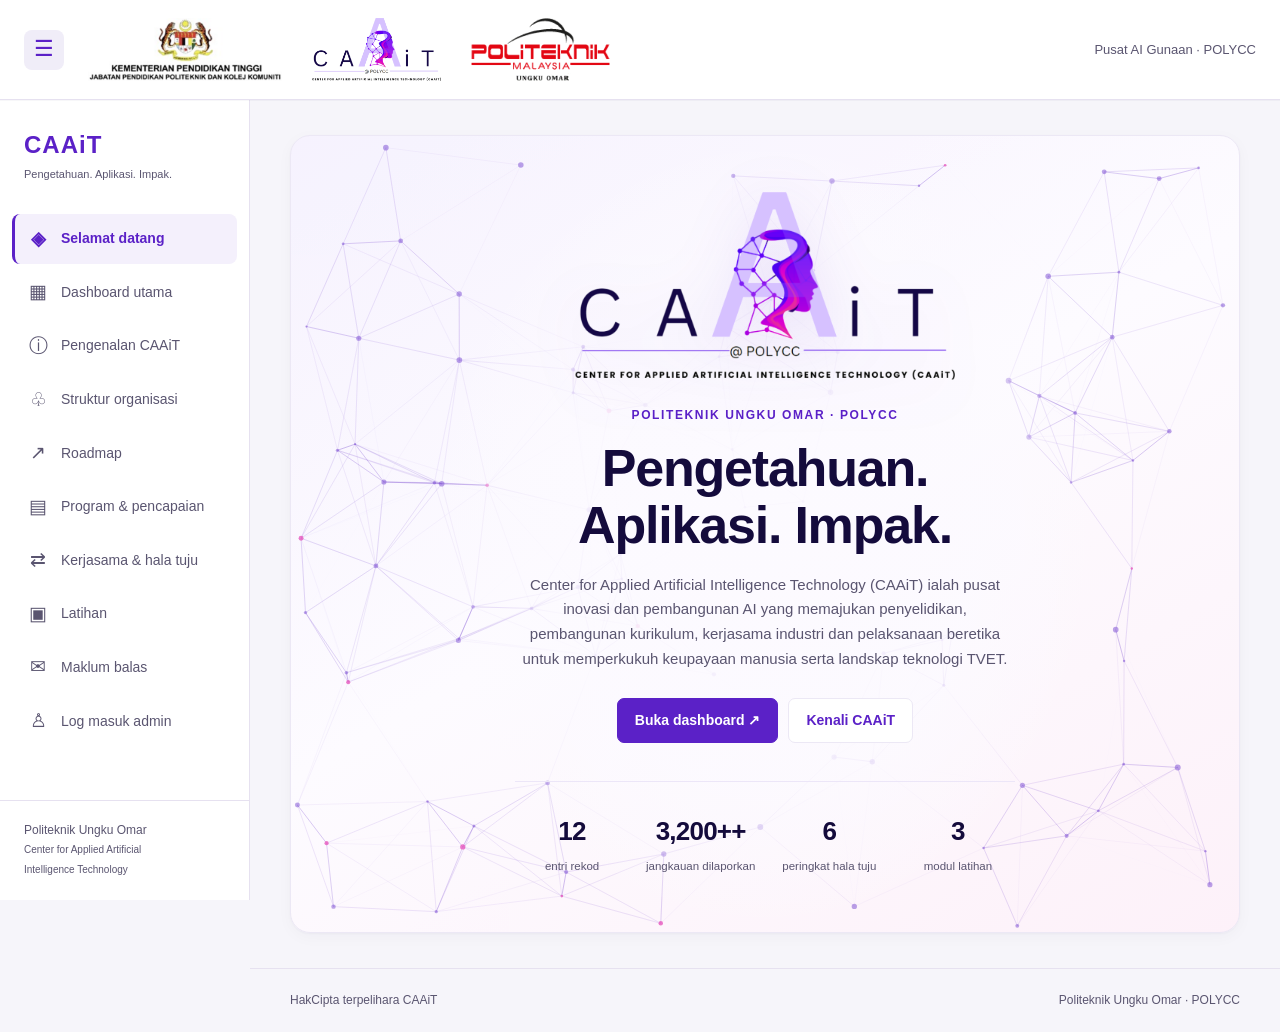
==== commit 56b50ed3: "Buang nota koordinator daripada struktur organisasi Ayat "Nama koordinator belum ditetapkan." dibuan" ====
--- a/index.html
+++ b/index.html
@@ -1,6 +1,6 @@
 <!DOCTYPE html>
 <html lang="ms">
-<head><meta charset="utf-8"><meta name="viewport" content="width=device-width,initial-scale=1"><meta name="description" content="Pengenalan, program, hala tuju dan latihan CAAiT, Politeknik Ungku Omar."><title>CAAiT | Dashboard</title><link rel="stylesheet" href="styles.css?v=20261105-v15"><link rel="icon" href="assets/caait.png"><meta name="theme-color" content="#5b21c7"><meta property="og:title" content="CAAiT | Center for Applied Artificial Intelligence Technology"><meta property="og:description" content="Pengenalan, program, hala tuju dan latihan CAAiT, Politeknik Ungku Omar."><meta property="og:type" content="website"><meta property="og:image" content="assets/caait.png"><link rel="stylesheet" href="analytics.css?v=20261105-v15"><script src="visuals.js?v=20261105-v15" defer></script><script src="content.js?v=20261105-v15" defer></script><script src="app.js?v=20261105-v15" defer></script></head>
+<head><meta charset="utf-8"><meta name="viewport" content="width=device-width,initial-scale=1"><meta name="description" content="Pengenalan, program, hala tuju dan latihan CAAiT, Politeknik Ungku Omar."><title>CAAiT | Dashboard</title><link rel="stylesheet" href="styles.css?v=20261105-v16"><link rel="icon" href="assets/caait.png"><meta name="theme-color" content="#5b21c7"><meta property="og:title" content="CAAiT | Center for Applied Artificial Intelligence Technology"><meta property="og:description" content="Pengenalan, program, hala tuju dan latihan CAAiT, Politeknik Ungku Omar."><meta property="og:type" content="website"><meta property="og:image" content="assets/caait.png"><link rel="stylesheet" href="analytics.css?v=20261105-v16"><script src="visuals.js?v=20261105-v16" defer></script><script src="content.js?v=20261105-v16" defer></script><script src="app.js?v=20261105-v16" defer></script></head>
 <body>
 <a class="skip" href="#main">Langkau ke kandungan</a>
 <header class="topbar"><button id="sidebar-toggle" class="icon-button" aria-label="Buka atau kecilkan menu" aria-controls="sidebar" aria-expanded="true">☰</button><div class="logos"><img src="assets/kpt.png" alt="Kementerian Pendidikan Tinggi · Jabatan Pendidikan Politeknik dan Kolej Komuniti"><img src="assets/caait.png" alt="CAAiT"><img src="assets/puo.png" alt="Politeknik Ungku Omar"></div><span class="topbar-label">Pusat AI Gunaan · POLYCC</span></header>
--- a/analytics.css
+++ b/analytics.css
@@ -319,7 +319,6 @@
   background:linear-gradient(135deg,var(--c-violet),var(--c-accent));-webkit-background-clip:text;background-clip:text;
   -webkit-text-fill-color:transparent;color:var(--c-violet)}
 .org-dept-label{display:block;font-size:10.5px;color:var(--muted);margin-top:8px;line-height:1.35}
-.org-branch .source{margin-top:20px}
 @media(hover:hover){
   .org-dept{transition:transform .22s,box-shadow .22s,border-color .22s}
   .org-dept:hover{transform:translateY(-4px);box-shadow:var(--shadow-md);border-color:#e0cdf0;background:#fff}
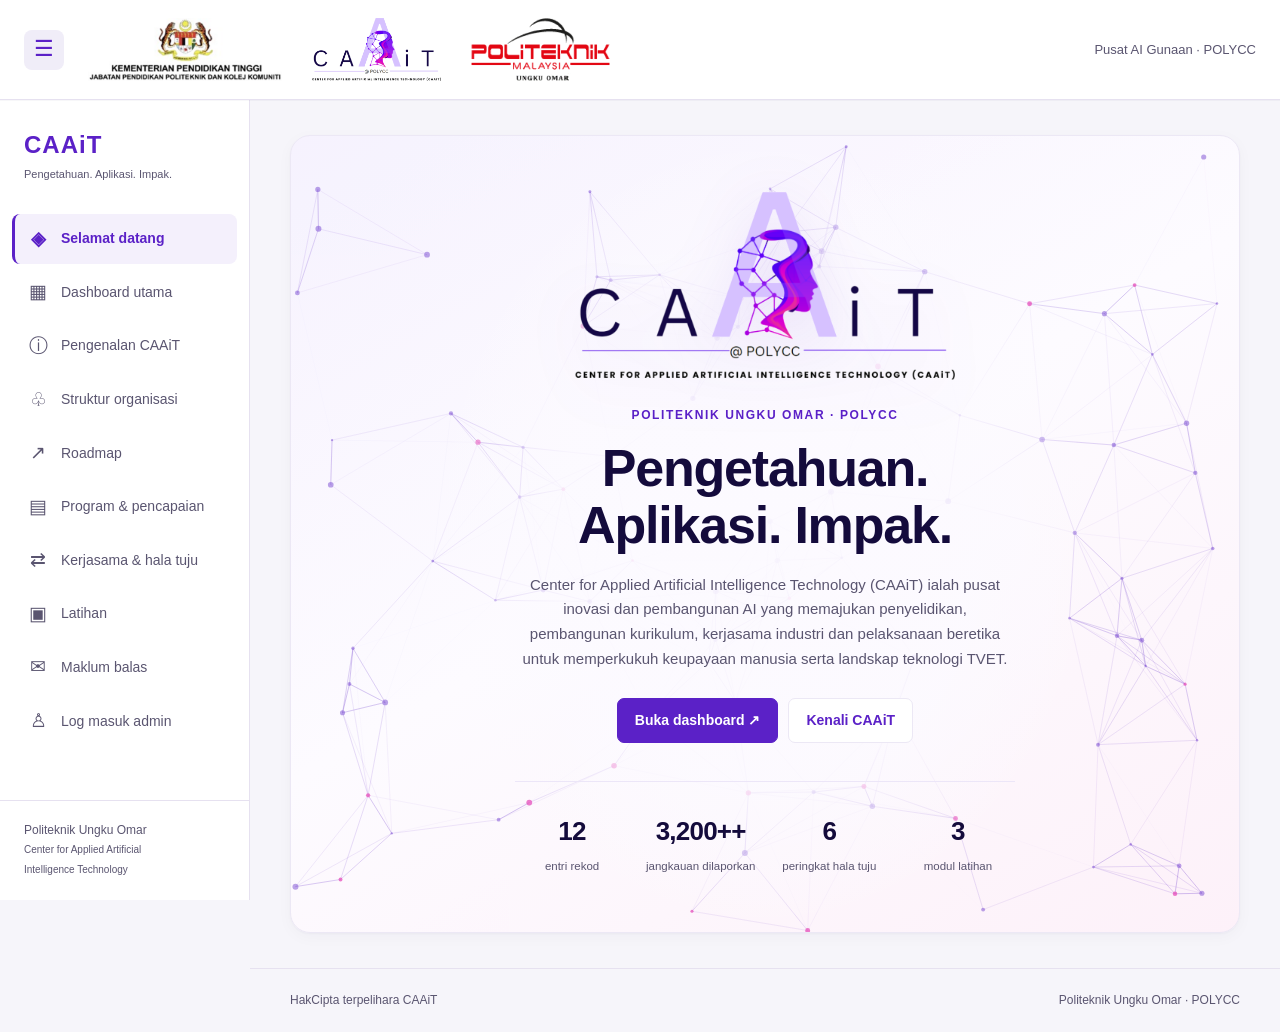
==== commit 59ff0a49: "Admin boleh urus modul latihan; buang nota ruang latihan Modul latihan kini milik database, bukan fa" ====
--- a/index.html
+++ b/index.html
@@ -1,6 +1,6 @@
 <!DOCTYPE html>
 <html lang="ms">
-<head><meta charset="utf-8"><meta name="viewport" content="width=device-width,initial-scale=1"><meta name="description" content="Pengenalan, program, hala tuju dan latihan CAAiT, Politeknik Ungku Omar."><title>CAAiT | Dashboard</title><link rel="stylesheet" href="styles.css?v=20261105-v16"><link rel="icon" href="assets/caait.png"><meta name="theme-color" content="#5b21c7"><meta property="og:title" content="CAAiT | Center for Applied Artificial Intelligence Technology"><meta property="og:description" content="Pengenalan, program, hala tuju dan latihan CAAiT, Politeknik Ungku Omar."><meta property="og:type" content="website"><meta property="og:image" content="assets/caait.png"><link rel="stylesheet" href="analytics.css?v=20261105-v16"><script src="visuals.js?v=20261105-v16" defer></script><script src="content.js?v=20261105-v16" defer></script><script src="app.js?v=20261105-v16" defer></script></head>
+<head><meta charset="utf-8"><meta name="viewport" content="width=device-width,initial-scale=1"><meta name="description" content="Pengenalan, program, hala tuju dan latihan CAAiT, Politeknik Ungku Omar."><title>CAAiT | Dashboard</title><link rel="stylesheet" href="styles.css?v=20261105-v20"><link rel="icon" href="assets/caait.png"><meta name="theme-color" content="#5b21c7"><meta property="og:title" content="CAAiT | Center for Applied Artificial Intelligence Technology"><meta property="og:description" content="Pengenalan, program, hala tuju dan latihan CAAiT, Politeknik Ungku Omar."><meta property="og:type" content="website"><meta property="og:image" content="assets/caait.png"><link rel="stylesheet" href="analytics.css?v=20261105-v20"><script src="visuals.js?v=20261105-v20" defer></script><script src="content.js?v=20261105-v20" defer></script><script src="app.js?v=20261105-v20" defer></script></head>
 <body>
 <a class="skip" href="#main">Langkau ke kandungan</a>
 <header class="topbar"><button id="sidebar-toggle" class="icon-button" aria-label="Buka atau kecilkan menu" aria-controls="sidebar" aria-expanded="true">☰</button><div class="logos"><img src="assets/kpt.png" alt="Kementerian Pendidikan Tinggi · Jabatan Pendidikan Politeknik dan Kolej Komuniti"><img src="assets/caait.png" alt="CAAiT"><img src="assets/puo.png" alt="Politeknik Ungku Omar"></div><span class="topbar-label">Pusat AI Gunaan · POLYCC</span></header>
--- a/analytics.css
+++ b/analytics.css
@@ -345,3 +345,21 @@
   .journey-dot::after{animation:none;opacity:0}
   .journey-step:hover .journey-card{transform:none}
 }
+
+/* ---------------- Admin: training catalogue ---------------- */
+.training-list{display:grid;gap:10px;margin-top:6px}
+.training-row{display:flex;align-items:center;justify-content:space-between;gap:16px;flex-wrap:wrap;
+  padding:14px 18px;background:var(--tint-2);border:1px solid var(--card-ring);border-radius:12px}
+.training-row.is-editing{border-color:var(--c-violet-400);background:var(--tint)}
+.training-row-id strong{display:block;font-size:14.5px;color:var(--text)}
+.training-row-id span{display:block;font-size:11.5px;color:var(--muted);margin-top:3px;font-variant-numeric:tabular-nums}
+.training-row-actions{display:flex;gap:8px;flex-shrink:0}
+.training-row-actions .btn{padding:7px 13px;font-size:13px}
+.btn.is-danger{color:var(--c-accent-ink);border-color:#f0d6e7}
+.btn.is-danger[data-confirm="1"]{background:var(--c-accent-ink);color:#fff;border-color:var(--c-accent-ink)}
+.training-form{max-width:none;margin-top:28px;padding-top:24px;border-top:1px solid var(--border)}
+.training-form h3{font-size:16px;margin:0 0 18px}
+.training-form input[readonly]{background:var(--tint);color:var(--muted);cursor:not-allowed}
+.field-hint{display:block;font-size:11px;font-weight:400;color:var(--muted);margin-top:5px}
+.training-form textarea{font-size:13.5px;line-height:1.6}
+@media(max-width:560px){.training-row{flex-direction:column;align-items:stretch}.training-row-actions .btn{flex:1}}
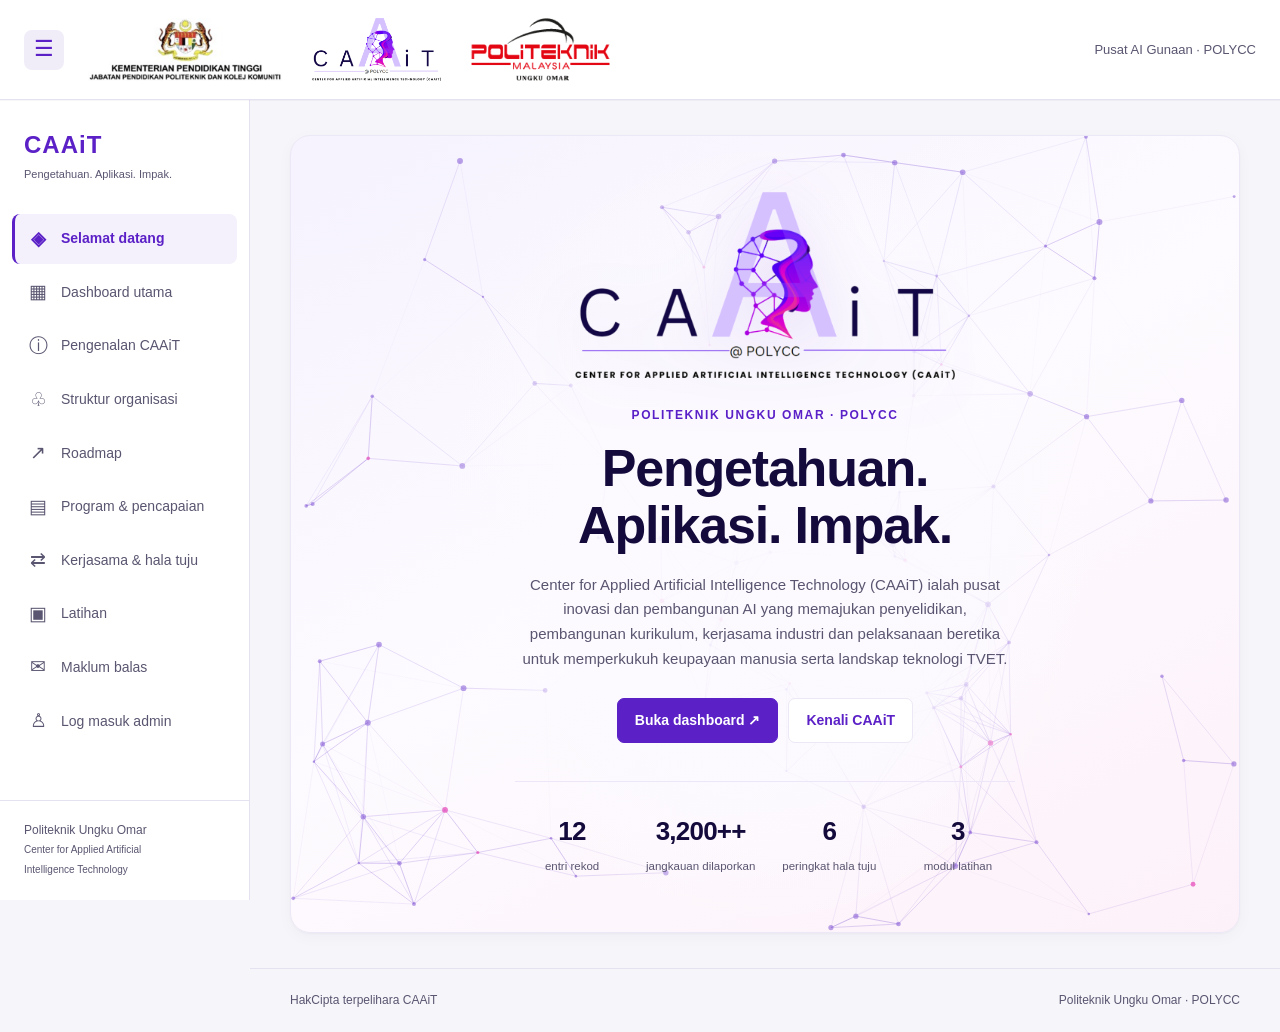
==== commit e6ec8bdf: "Pulihkan modul latihan asal dari panel admin tanpa SQL Mencipta jadual training tanpa mengimport bar" ====
--- a/index.html
+++ b/index.html
@@ -1,6 +1,6 @@
 <!DOCTYPE html>
 <html lang="ms">
-<head><meta charset="utf-8"><meta name="viewport" content="width=device-width,initial-scale=1"><meta name="description" content="Pengenalan, program, hala tuju dan latihan CAAiT, Politeknik Ungku Omar."><title>CAAiT | Dashboard</title><link rel="stylesheet" href="styles.css?v=20261105-v20"><link rel="icon" href="assets/caait.png"><meta name="theme-color" content="#5b21c7"><meta property="og:title" content="CAAiT | Center for Applied Artificial Intelligence Technology"><meta property="og:description" content="Pengenalan, program, hala tuju dan latihan CAAiT, Politeknik Ungku Omar."><meta property="og:type" content="website"><meta property="og:image" content="assets/caait.png"><link rel="stylesheet" href="analytics.css?v=20261105-v20"><script src="visuals.js?v=20261105-v20" defer></script><script src="content.js?v=20261105-v20" defer></script><script src="app.js?v=20261105-v20" defer></script></head>
+<head><meta charset="utf-8"><meta name="viewport" content="width=device-width,initial-scale=1"><meta name="description" content="Pengenalan, program, hala tuju dan latihan CAAiT, Politeknik Ungku Omar."><title>CAAiT | Dashboard</title><link rel="stylesheet" href="styles.css?v=20261105-v21"><link rel="icon" href="assets/caait.png"><meta name="theme-color" content="#5b21c7"><meta property="og:title" content="CAAiT | Center for Applied Artificial Intelligence Technology"><meta property="og:description" content="Pengenalan, program, hala tuju dan latihan CAAiT, Politeknik Ungku Omar."><meta property="og:type" content="website"><meta property="og:image" content="assets/caait.png"><link rel="stylesheet" href="analytics.css?v=20261105-v21"><script src="visuals.js?v=20261105-v21" defer></script><script src="content.js?v=20261105-v21" defer></script><script src="app.js?v=20261105-v21" defer></script></head>
 <body>
 <a class="skip" href="#main">Langkau ke kandungan</a>
 <header class="topbar"><button id="sidebar-toggle" class="icon-button" aria-label="Buka atau kecilkan menu" aria-controls="sidebar" aria-expanded="true">☰</button><div class="logos"><img src="assets/kpt.png" alt="Kementerian Pendidikan Tinggi · Jabatan Pendidikan Politeknik dan Kolej Komuniti"><img src="assets/caait.png" alt="CAAiT"><img src="assets/puo.png" alt="Politeknik Ungku Omar"></div><span class="topbar-label">Pusat AI Gunaan · POLYCC</span></header>
--- a/analytics.css
+++ b/analytics.css
@@ -363,3 +363,8 @@
 .field-hint{display:block;font-size:11px;font-weight:400;color:var(--muted);margin-top:5px}
 .training-form textarea{font-size:13.5px;line-height:1.6}
 @media(max-width:560px){.training-row{flex-direction:column;align-items:stretch}.training-row-actions .btn{flex:1}}
+.training-restore{display:flex;align-items:center;justify-content:space-between;gap:16px;flex-wrap:wrap;
+  padding:16px 20px;margin-bottom:14px;border-radius:12px;
+  background:linear-gradient(135deg,#fdf0f8,#f7f1fe);border:1px solid #f0dcee}
+.training-restore strong{display:block;font-size:14px;color:var(--text)}
+.training-restore span{display:block;font-size:12px;color:var(--muted);margin-top:4px}
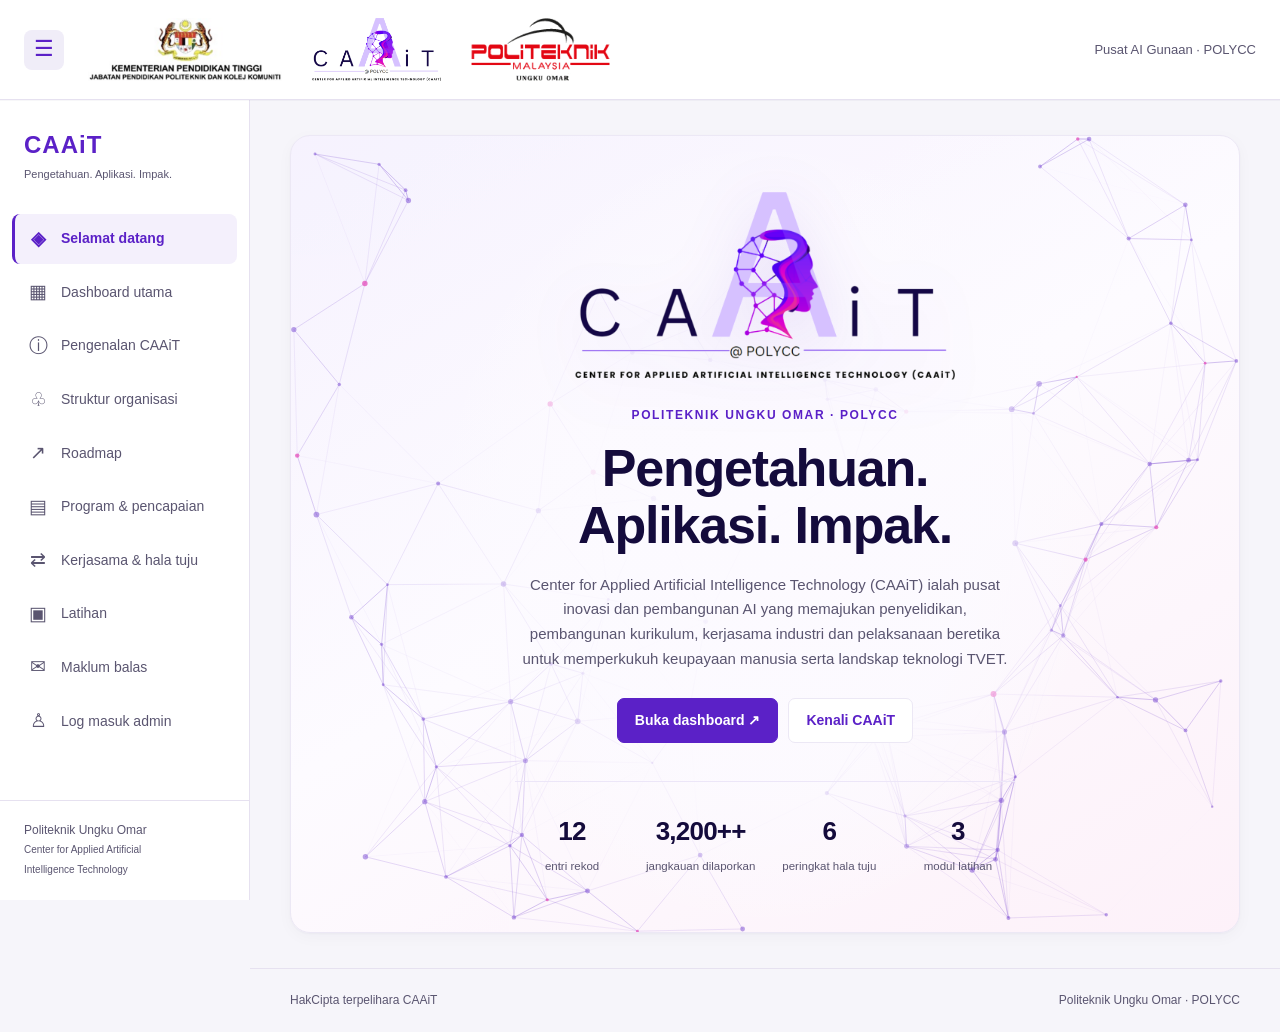
==== commit 46c1490f: "Pemulihan modul tidak lagi berhenti pada kegagalan pertama Satu modul yang gagal disimpan menghentik" ====
--- a/index.html
+++ b/index.html
@@ -1,6 +1,6 @@
 <!DOCTYPE html>
 <html lang="ms">
-<head><meta charset="utf-8"><meta name="viewport" content="width=device-width,initial-scale=1"><meta name="description" content="Pengenalan, program, hala tuju dan latihan CAAiT, Politeknik Ungku Omar."><title>CAAiT | Dashboard</title><link rel="stylesheet" href="styles.css?v=20261105-v21"><link rel="icon" href="assets/caait.png"><meta name="theme-color" content="#5b21c7"><meta property="og:title" content="CAAiT | Center for Applied Artificial Intelligence Technology"><meta property="og:description" content="Pengenalan, program, hala tuju dan latihan CAAiT, Politeknik Ungku Omar."><meta property="og:type" content="website"><meta property="og:image" content="assets/caait.png"><link rel="stylesheet" href="analytics.css?v=20261105-v21"><script src="visuals.js?v=20261105-v21" defer></script><script src="content.js?v=20261105-v21" defer></script><script src="app.js?v=20261105-v21" defer></script></head>
+<head><meta charset="utf-8"><meta name="viewport" content="width=device-width,initial-scale=1"><meta name="description" content="Pengenalan, program, hala tuju dan latihan CAAiT, Politeknik Ungku Omar."><title>CAAiT | Dashboard</title><link rel="stylesheet" href="styles.css?v=20261105-v22"><link rel="icon" href="assets/caait.png"><meta name="theme-color" content="#5b21c7"><meta property="og:title" content="CAAiT | Center for Applied Artificial Intelligence Technology"><meta property="og:description" content="Pengenalan, program, hala tuju dan latihan CAAiT, Politeknik Ungku Omar."><meta property="og:type" content="website"><meta property="og:image" content="assets/caait.png"><link rel="stylesheet" href="analytics.css?v=20261105-v22"><script src="visuals.js?v=20261105-v22" defer></script><script src="content.js?v=20261105-v22" defer></script><script src="app.js?v=20261105-v22" defer></script></head>
 <body>
 <a class="skip" href="#main">Langkau ke kandungan</a>
 <header class="topbar"><button id="sidebar-toggle" class="icon-button" aria-label="Buka atau kecilkan menu" aria-controls="sidebar" aria-expanded="true">☰</button><div class="logos"><img src="assets/kpt.png" alt="Kementerian Pendidikan Tinggi · Jabatan Pendidikan Politeknik dan Kolej Komuniti"><img src="assets/caait.png" alt="CAAiT"><img src="assets/puo.png" alt="Politeknik Ungku Omar"></div><span class="topbar-label">Pusat AI Gunaan · POLYCC</span></header>
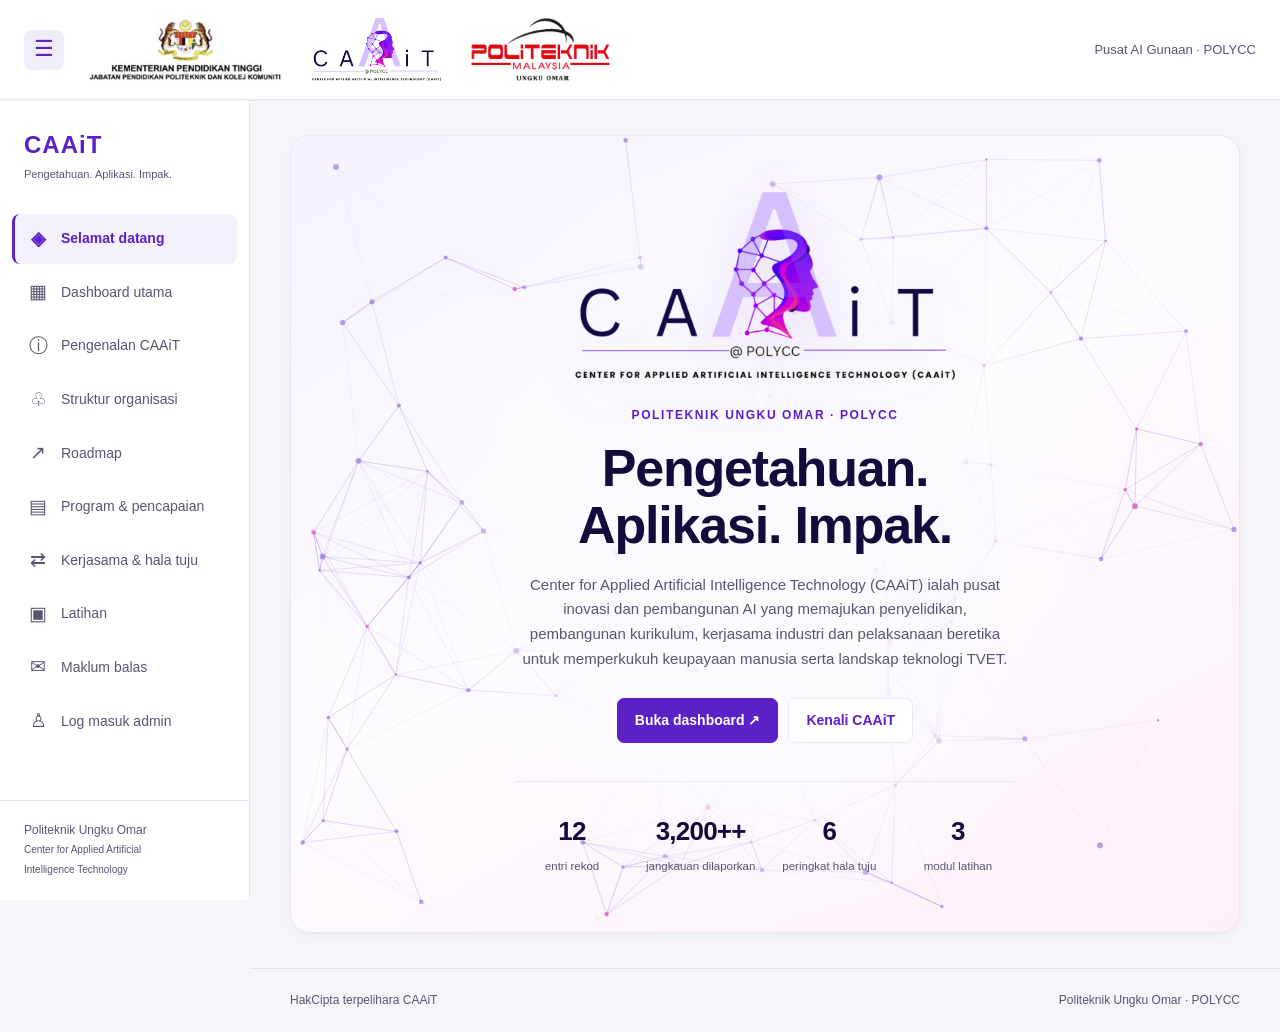
==== commit e88296bd: "Tunjukkan punca ralat database kepada admin yang log masuk Satu modul gagal disimpan pada hosting se" ====
--- a/index.html
+++ b/index.html
@@ -1,6 +1,6 @@
 <!DOCTYPE html>
 <html lang="ms">
-<head><meta charset="utf-8"><meta name="viewport" content="width=device-width,initial-scale=1"><meta name="description" content="Pengenalan, program, hala tuju dan latihan CAAiT, Politeknik Ungku Omar."><title>CAAiT | Dashboard</title><link rel="stylesheet" href="styles.css?v=20261105-v22"><link rel="icon" href="assets/caait.png"><meta name="theme-color" content="#5b21c7"><meta property="og:title" content="CAAiT | Center for Applied Artificial Intelligence Technology"><meta property="og:description" content="Pengenalan, program, hala tuju dan latihan CAAiT, Politeknik Ungku Omar."><meta property="og:type" content="website"><meta property="og:image" content="assets/caait.png"><link rel="stylesheet" href="analytics.css?v=20261105-v22"><script src="visuals.js?v=20261105-v22" defer></script><script src="content.js?v=20261105-v22" defer></script><script src="app.js?v=20261105-v22" defer></script></head>
+<head><meta charset="utf-8"><meta name="viewport" content="width=device-width,initial-scale=1"><meta name="description" content="Pengenalan, program, hala tuju dan latihan CAAiT, Politeknik Ungku Omar."><title>CAAiT | Dashboard</title><link rel="stylesheet" href="styles.css?v=20261105-v23"><link rel="icon" href="assets/caait.png"><meta name="theme-color" content="#5b21c7"><meta property="og:title" content="CAAiT | Center for Applied Artificial Intelligence Technology"><meta property="og:description" content="Pengenalan, program, hala tuju dan latihan CAAiT, Politeknik Ungku Omar."><meta property="og:type" content="website"><meta property="og:image" content="assets/caait.png"><link rel="stylesheet" href="analytics.css?v=20261105-v23"><script src="visuals.js?v=20261105-v23" defer></script><script src="content.js?v=20261105-v23" defer></script><script src="app.js?v=20261105-v23" defer></script></head>
 <body>
 <a class="skip" href="#main">Langkau ke kandungan</a>
 <header class="topbar"><button id="sidebar-toggle" class="icon-button" aria-label="Buka atau kecilkan menu" aria-controls="sidebar" aria-expanded="true">☰</button><div class="logos"><img src="assets/kpt.png" alt="Kementerian Pendidikan Tinggi · Jabatan Pendidikan Politeknik dan Kolej Komuniti"><img src="assets/caait.png" alt="CAAiT"><img src="assets/puo.png" alt="Politeknik Ungku Omar"></div><span class="topbar-label">Pusat AI Gunaan · POLYCC</span></header>
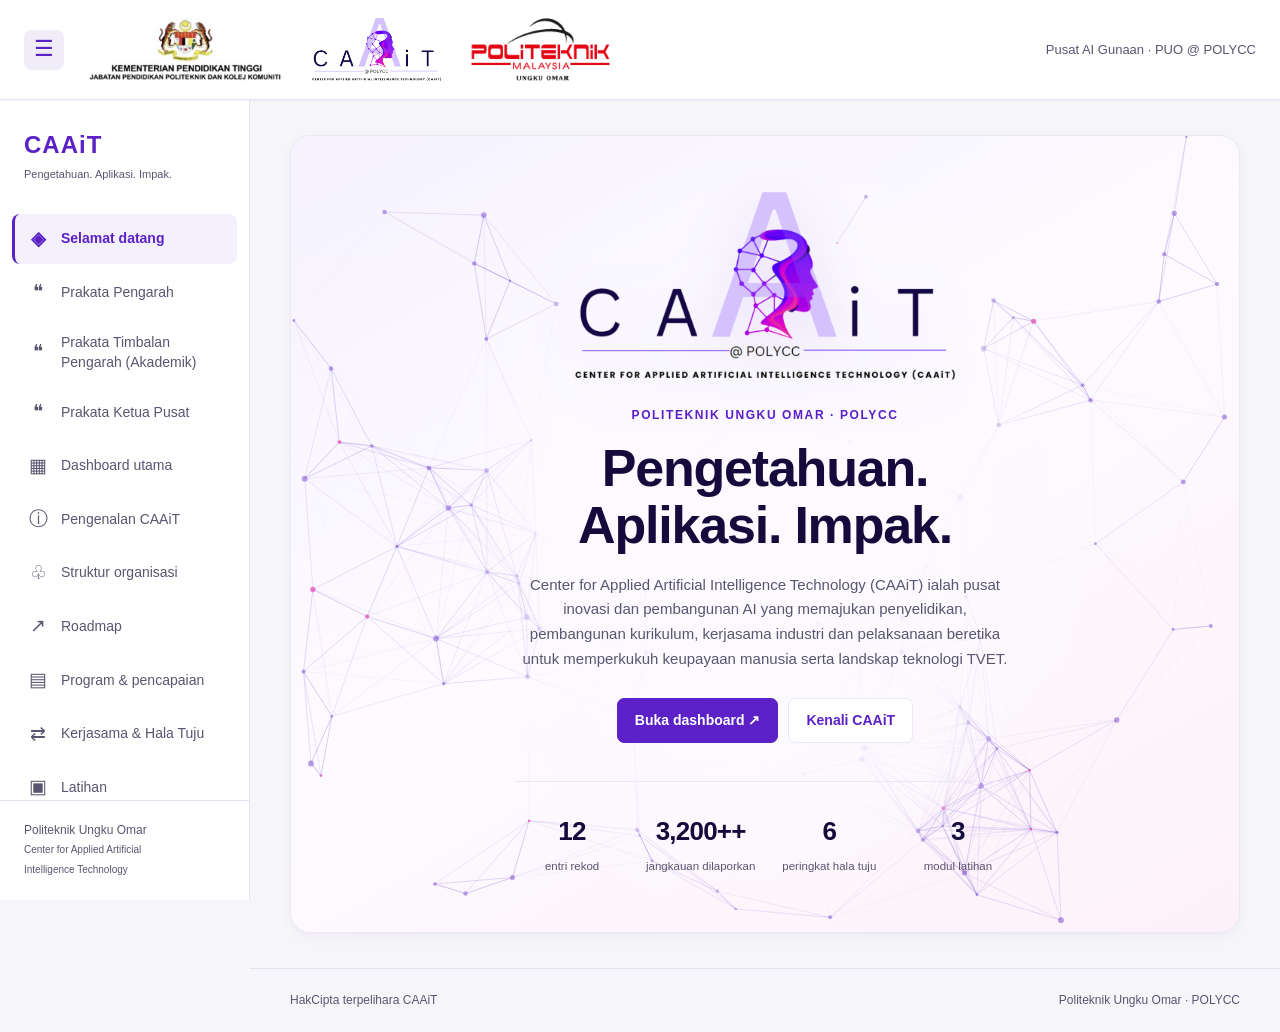
==== commit 577ec144: "Kemas kini kandungan November: galeri program, tiga prakata, pembetulan teks Sumber: DASHBOARD CORRE" ====
--- a/index.html
+++ b/index.html
@@ -1,9 +1,9 @@
 <!DOCTYPE html>
 <html lang="ms">
-<head><meta charset="utf-8"><meta name="viewport" content="width=device-width,initial-scale=1"><meta name="description" content="Pengenalan, program, hala tuju dan latihan CAAiT, Politeknik Ungku Omar."><title>CAAiT | Dashboard</title><link rel="stylesheet" href="styles.css?v=20261105-v23"><link rel="icon" href="assets/caait.png"><meta name="theme-color" content="#5b21c7"><meta property="og:title" content="CAAiT | Center for Applied Artificial Intelligence Technology"><meta property="og:description" content="Pengenalan, program, hala tuju dan latihan CAAiT, Politeknik Ungku Omar."><meta property="og:type" content="website"><meta property="og:image" content="assets/caait.png"><link rel="stylesheet" href="analytics.css?v=20261105-v23"><script src="visuals.js?v=20261105-v23" defer></script><script src="content.js?v=20261105-v23" defer></script><script src="app.js?v=20261105-v23" defer></script></head>
+<head><meta charset="utf-8"><meta name="viewport" content="width=device-width,initial-scale=1"><meta name="description" content="Pengenalan, program, hala tuju dan latihan CAAiT, Politeknik Ungku Omar."><title>CAAiT | Dashboard</title><link rel="stylesheet" href="styles.css?v=20261116-v32"><link rel="icon" href="assets/caait.png"><meta name="theme-color" content="#5b21c7"><meta property="og:title" content="CAAiT | Center for Applied Artificial Intelligence Technology"><meta property="og:description" content="Pengenalan, program, hala tuju dan latihan CAAiT, Politeknik Ungku Omar."><meta property="og:type" content="website"><meta property="og:image" content="assets/caait.png"><link rel="stylesheet" href="analytics.css?v=20261116-v32"><script src="visuals.js?v=20261116-v32" defer></script><script src="content.js?v=20261116-v32" defer></script><script src="app.js?v=20261116-v32" defer></script></head>
 <body>
 <a class="skip" href="#main">Langkau ke kandungan</a>
-<header class="topbar"><button id="sidebar-toggle" class="icon-button" aria-label="Buka atau kecilkan menu" aria-controls="sidebar" aria-expanded="true">☰</button><div class="logos"><img src="assets/kpt.png" alt="Kementerian Pendidikan Tinggi · Jabatan Pendidikan Politeknik dan Kolej Komuniti"><img src="assets/caait.png" alt="CAAiT"><img src="assets/puo.png" alt="Politeknik Ungku Omar"></div><span class="topbar-label">Pusat AI Gunaan · POLYCC</span></header>
+<header class="topbar"><button id="sidebar-toggle" class="icon-button" aria-label="Buka atau kecilkan menu" aria-controls="sidebar" aria-expanded="true">☰</button><div class="logos"><img src="assets/kpt.png" alt="Kementerian Pendidikan Tinggi · Jabatan Pendidikan Politeknik dan Kolej Komuniti"><img src="assets/caait.png" alt="CAAiT"><img src="assets/puo.png" alt="Politeknik Ungku Omar"></div><span class="topbar-label">Pusat AI Gunaan · PUO @ POLYCC</span></header>
 <button id="sidebar-overlay" class="sidebar-overlay" aria-label="Tutup menu" hidden></button>
 <aside id="sidebar" class="sidebar"><div class="sidebar-header"><strong>CAAiT</strong><span>Pengetahuan. Aplikasi. Impak.</span></div><nav aria-label="Navigasi utama" id="nav"></nav><div class="sidebar-footer">Politeknik Ungku Omar<br><small>Center for Applied Artificial<br>Intelligence Technology</small></div></aside>
 <div class="main-wrap"><main id="main" tabindex="-1"><div id="content"></div></main><footer>HakCipta terpelihara CAAiT <span>Politeknik Ungku Omar · POLYCC</span></footer></div>
--- a/analytics.css
+++ b/analytics.css
@@ -297,7 +297,7 @@
   background:#f0ecf8;border:3px solid #fff}
 .org-id{min-width:0}
 .org-id strong{display:block;font-size:16px;color:var(--text);line-height:1.3;letter-spacing:-.2px}
-.org-id span{display:block;font-size:12.5px;color:var(--muted);margin-top:4px}
+.org-id>span{display:block;font-size:12.5px;color:var(--muted);margin-top:4px}
 @media(hover:hover){
   .org-node{transition:transform .22s,box-shadow .22s,border-color .22s}
   .org-node:hover{transform:translateY(-3px);box-shadow:var(--shadow-md);border-color:#ddd2f3}
@@ -368,3 +368,120 @@
   background:linear-gradient(135deg,#fdf0f8,#f7f1fe);border:1px solid #f0dcee}
 .training-restore strong{display:block;font-size:14px;color:var(--text)}
 .training-restore span{display:block;font-size:12px;color:var(--muted);margin-top:4px}
+
+/* ---------------- Photographic record ---------------- */
+/* Each entry's own photographs. A caption describes only what the frame shows; nothing in
+   this block asserts anything the picture does not. */
+.shots{margin-top:22px}
+.shots+.shots{margin-top:26px;padding-top:22px;border-top:1px solid var(--border)}
+.shots-label{margin:0 0 14px;font-size:12px;font-weight:700;letter-spacing:1.1px;
+  text-transform:uppercase;color:var(--c-violet)}
+.shots-grid{display:grid;grid-template-columns:repeat(auto-fill,minmax(196px,1fr));gap:16px}
+.shots-grid figure{margin:0;min-width:0}
+.shots-grid a{display:block;border-radius:10px;overflow:hidden;border:1px solid var(--card-ring);
+  background:var(--tint-2);line-height:0}
+.shots-grid img{width:100%;aspect-ratio:4/3;object-fit:cover;display:block;
+  transition:transform .25s ease}
+.shots-grid a:hover img{transform:scale(1.03)}
+.shots-grid figcaption{margin-top:9px;font-size:12px;line-height:1.5;color:var(--muted)}
+
+/* Sub-blocks inside a record: named lists that belong to one entry. */
+.detail{margin-top:20px;padding-left:16px;border-left:2px solid var(--c-violet-300)}
+.detail h4{margin:0 0 8px;font-size:13px;font-weight:700;letter-spacing:.4px;color:var(--text)}
+.detail ul{margin:0;padding-left:20px}
+.detail li{margin-bottom:5px;font-size:13.5px;color:var(--muted)}
+
+/* Recorded material held elsewhere. */
+.out-links{display:flex;flex-wrap:wrap;gap:10px;margin:18px 0 0}
+.out-links a{display:inline-flex;align-items:center;gap:6px;padding:7px 13px;border-radius:999px;
+  background:var(--tint);color:var(--c-violet);font-size:12.5px;font-weight:600;text-decoration:none;
+  border:1px solid var(--card-ring)}
+.out-links a:hover{background:#ece3fb}
+
+/* Product marks on the training index. Two marks share one slot for the Canva module. */
+.training-link{grid-template-columns:60px 1fr 24px}
+.training-logos{display:flex;align-items:center}
+.training-logos img{width:38px;height:38px;object-fit:contain;border-radius:9px;background:#fff;
+  border:1px solid var(--card-ring)}
+.training-logos img+img{margin-left:-13px}
+
+/* Consortium appointments. */
+.appointments{list-style:none;margin:20px 0 0;padding:0}
+.appointments li{margin:0;padding:15px 0;border-top:1px solid var(--border)}
+.appointments li:first-child{border-top:0;padding-top:4px}
+.appointment-role{display:block;font-size:11px;font-weight:700;letter-spacing:1.1px;
+  text-transform:uppercase;color:var(--c-violet);margin-bottom:6px}
+.appointments strong{display:block;font-size:15px;line-height:1.4}
+.appointments .muted{display:block;font-size:12.5px;margin-top:3px}
+
+/* ---------------- Foreword ---------------- */
+.foreword{display:grid;grid-template-columns:260px 1fr;gap:34px;align-items:start}
+/* The portrait is a cut-out PNG, so the frame has to supply everything behind it. Three layers
+   do the work: a disc that echoes the circular network motif in the CAAiT mark, a horizon the
+   figure stands on, and a contact shadow between the two. The 46px floor is not decoration —
+   with the image flush to the frame she was cropped at the ankles.
+   Both the horizon rule and the floor tint are background layers with hard colour stops, which
+   leaves both pseudo-elements free for the disc and the contact shadow. */
+.foreword-portrait{position:relative;isolation:isolate;border-radius:20px;padding:26px 22px 46px;
+  overflow:hidden;
+  background:
+    linear-gradient(to top,#cdbdf230 0 46px,#cdbdf200 46px),
+    linear-gradient(to top,transparent 0 46px,#5b21c726 46px 47px,transparent 47px),
+    linear-gradient(174deg,#fcfaff 0%,#f5eefd 56%,#f9eef8 100%);
+  border:1px solid #e6dbf8;
+  box-shadow:
+    inset 0 1px 0 #ffffffcc,
+    0 1px 2px #140b3c0d,
+    0 10px 22px -12px #140b3c33,
+    0 34px 56px -30px #5b21c770}
+/* The disc stays in the violet family: the subject wears a strong red, and running the gradient
+   into magenta set the two against each other. */
+.foreword-portrait::before{content:'';position:absolute;z-index:0;left:50%;top:10%;
+  width:82%;aspect-ratio:1;transform:translateX(-50%);border-radius:50%;
+  background:linear-gradient(150deg,#a97ff0 0%,#c2a3f5 46%,#ded0fa 100%);opacity:.62}
+/* Sits on the floor, just below where she meets it. */
+.foreword-portrait::after{content:'';position:absolute;z-index:0;left:50%;bottom:36px;
+  width:58%;height:13px;transform:translateX(-50%);border-radius:50%;
+  background:radial-gradient(ellipse at center,#140b3c4d,#140b3c00 72%)}
+/* drop-shadow follows the alpha channel, so the cast shadow traces her outline, not a rectangle. */
+.foreword-portrait img{display:block;width:100%;height:auto;position:relative;z-index:1;
+  filter:drop-shadow(0 16px 20px #140b3c36) drop-shadow(0 3px 4px #140b3c21)}
+/* A bust photograph is an opaque rectangle, so the disc behind it would only peek out at the
+   edges and the floor would read as a severed torso resting on a shelf. This variant drops
+   both and frames the photograph itself, keeping the card's border, radius and lift. */
+.foreword-portrait.is-photo{padding:0;background:#fff}
+.foreword-portrait.is-photo::before,
+.foreword-portrait.is-photo::after{content:none}
+.foreword-portrait.is-photo img{filter:none;border-radius:19px}
+/* Who is speaking, stated before the letter rather than only signed at the end. */
+.foreword-who{margin-bottom:20px;padding-bottom:16px;border-bottom:1px solid var(--border)}
+.foreword-who strong{display:block;font-size:18px;line-height:1.35;letter-spacing:-.2px}
+/* Child selector, not descendant: as a descendant this also caught the post-nominal inside
+   the name, turning it into a purple block on its own line. */
+.foreword-who>span{display:block;margin-top:5px;font-size:12.5px;font-weight:600;
+  letter-spacing:1.1px;text-transform:uppercase;color:var(--c-violet)}
+/* A post-nominal stays joined to the end of the name — same line, same colour — keeping its
+   capitals but set smaller. em, so it tracks whatever size the name is set at. The display and
+   colour are stated so a stray descendant rule elsewhere cannot detach or recolour it again. */
+.honorific{display:inline;color:inherit;font-size:.72em;letter-spacing:.6px;font-weight:700;
+  white-space:nowrap;text-transform:none}
+.foreword-body p{font-size:14.5px;line-height:1.8;text-align:justify;text-wrap:pretty}
+/* Weight alone carries the greeting; it takes the body colour like the rest of the letter. */
+.foreword-greeting{font-weight:600}
+.foreword-sign{margin-top:26px;padding-top:20px;border-top:1px solid var(--border)}
+.foreword-sign strong{display:block;font-size:15px;letter-spacing:.3px}
+.foreword-sign>span{display:block;font-size:12.5px;color:var(--muted);margin-top:3px}
+
+@media(max-width:900px){
+  .foreword{grid-template-columns:1fr;gap:24px}
+  /* A definite width, not `margin:0 auto`. Auto inline margins stop a grid item stretching,
+     leaving it sized by its content — and since the portrait is `width:100%`, that percentage
+     had nothing to resolve against until the image loaded, so the frame collapsed and the
+     page jumped. justify-self centres it without making the width content-dependent. */
+  .foreword-portrait{width:230px;max-width:100%;justify-self:center}
+  .foreword-body p{text-align:left}
+}
+@media(max-width:760px){
+  .training-link{grid-template-columns:52px 1fr 15px}
+  .shots-grid{grid-template-columns:repeat(auto-fill,minmax(150px,1fr));gap:12px}
+}
